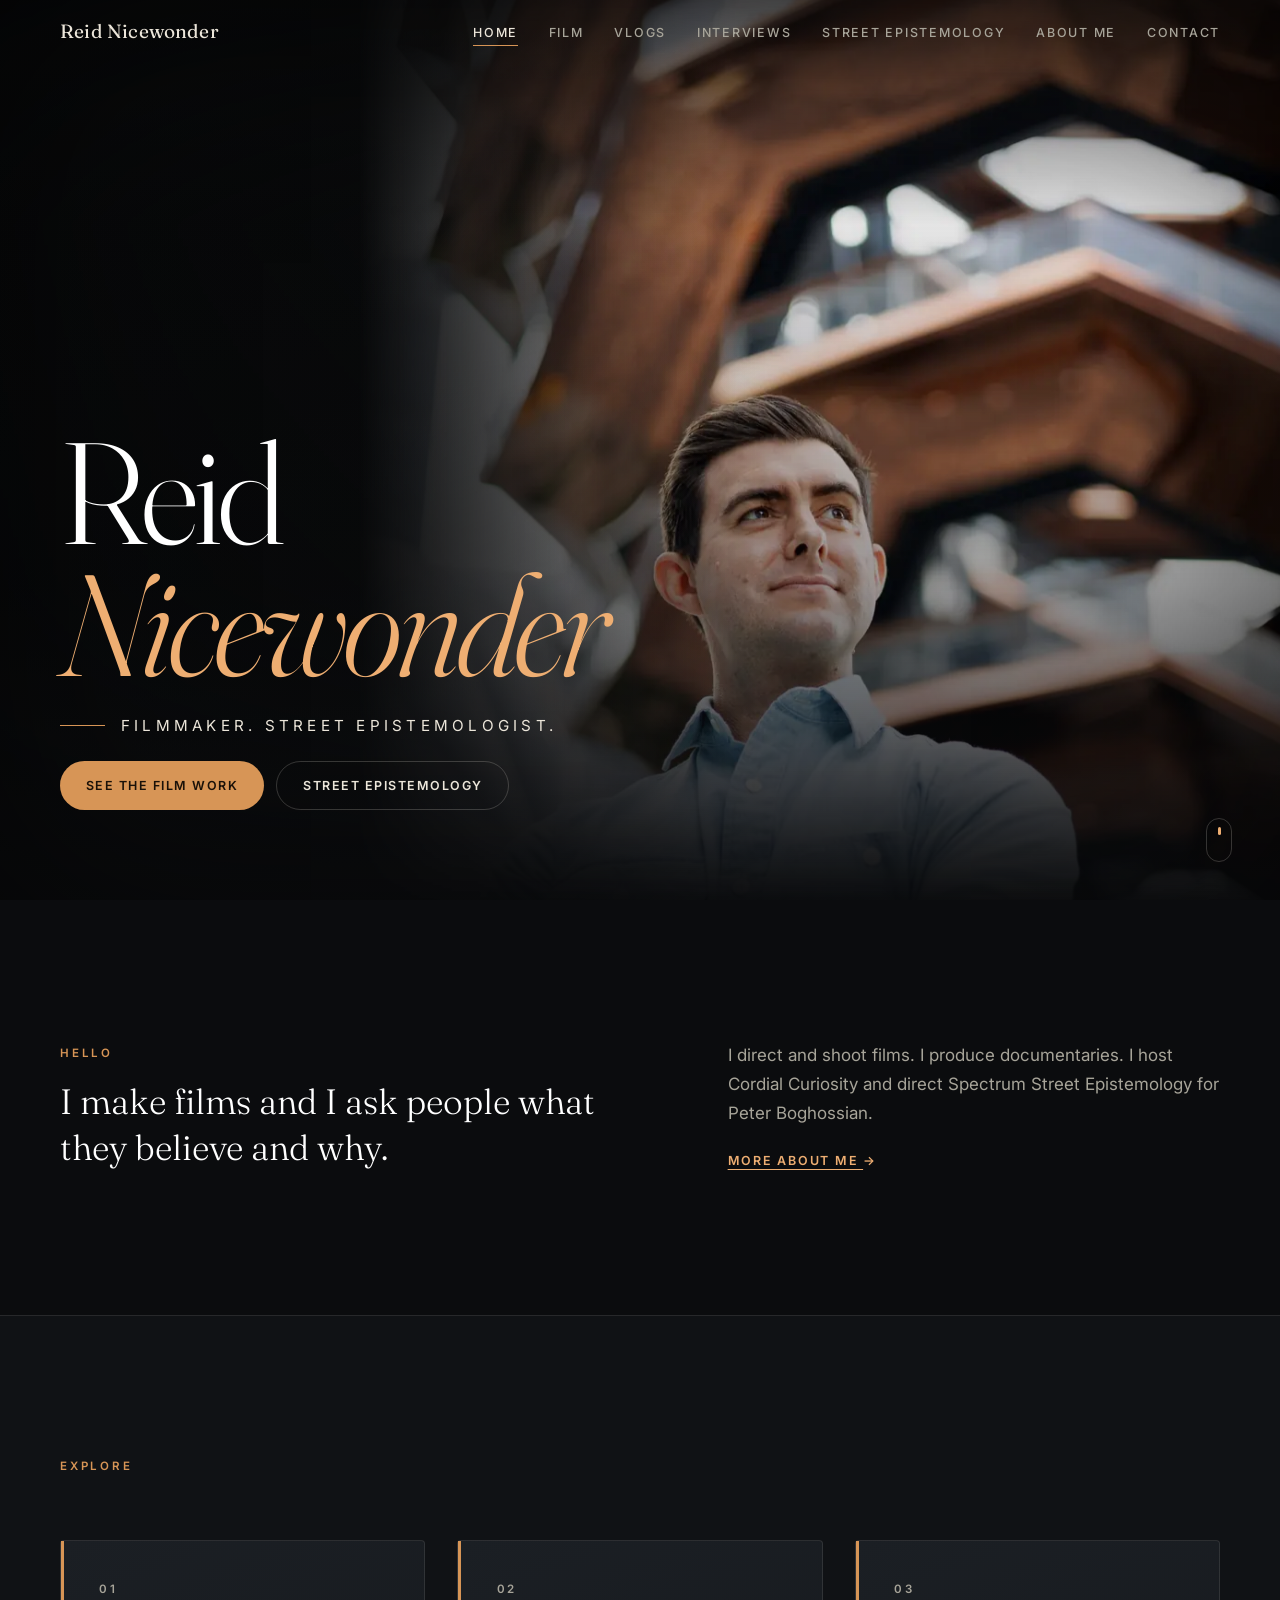
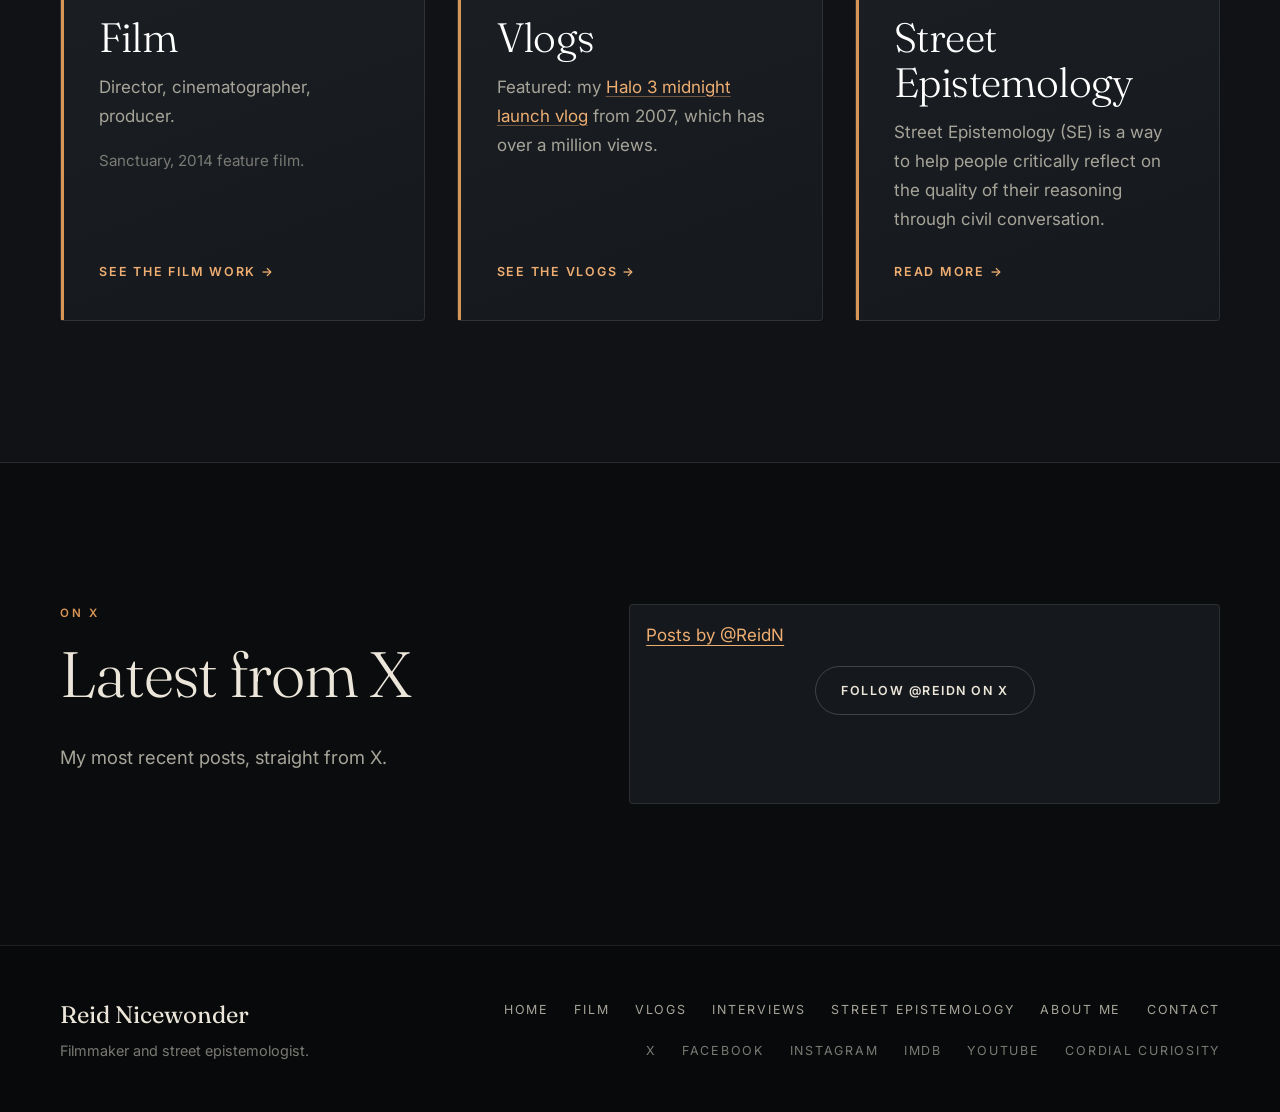
==== index.html @ e44713e6 "Home: remove hero intro line" ====
<!DOCTYPE html>
<html lang="en">
<head>
  <meta charset="utf-8">
  <meta name="viewport" content="width=device-width, initial-scale=1">
  <title>Reid Nicewonder | Filmmaker and Street Epistemologist</title>
  <meta name="description" content="Reid Nicewonder is a filmmaker and street epistemologist. Director of Sanctuary, producer of award-winning documentaries, host of Cordial Curiosity, and Spectrum Street Epistemology director for Peter Boghossian.">
  <meta name="author" content="Reid Nicewonder">
  <meta name="theme-color" content="#0b0c0e">
  <meta name="color-scheme" content="dark">

  <!-- Canonical placeholder: no site URL is set yet. Uncomment and fill in once the final domain is known. -->
  <!-- <link rel="canonical" href="https://YOUR-DOMAIN/index.html"> -->

  <!-- Open Graph / Twitter. Add og:url and make og:image absolute once the final domain is known. -->
  <meta property="og:type" content="website">
  <meta property="og:title" content="Reid Nicewonder | Filmmaker and Street Epistemologist">
  <meta property="og:description" content="Director of Sanctuary, producer of award-winning documentaries, host of Cordial Curiosity, and Spectrum Street Epistemology director for Peter Boghossian.">
  <!-- <meta property="og:url" content="https://YOUR-DOMAIN/index.html"> -->
  <meta property="og:image" content="images/og-image.jpg">
  <meta property="og:image:width" content="1200">
  <meta property="og:image:height" content="630">
  <meta property="og:image:alt" content="Reid Nicewonder in a blue chambray shirt, arms crossed, in front of The Vessel in New York City">
  <meta name="twitter:card" content="summary_large_image">
  <meta name="twitter:title" content="Reid Nicewonder | Filmmaker and Street Epistemologist">
  <meta name="twitter:description" content="Director of Sanctuary, producer of award-winning documentaries, host of Cordial Curiosity.">
  <meta name="twitter:image" content="images/og-image.jpg">

  <link rel="icon" href="favicon.svg" type="image/svg+xml">
  <link rel="icon" href="favicon-32.png" sizes="32x32" type="image/png">
  <link rel="apple-touch-icon" href="apple-touch-icon.png">

  <link rel="preload" as="image" href="images/hero-1000.webp" type="image/webp" media="(max-width: 899px)" fetchpriority="high">
  <link rel="preconnect" href="https://fonts.googleapis.com">
  <link rel="preconnect" href="https://fonts.gstatic.com" crossorigin>
  <link href="https://fonts.googleapis.com/css2?family=Fraunces:ital,opsz,wght@0,9..144,300;0,9..144,400;0,9..144,500;1,9..144,300;1,9..144,400&family=Inter:wght@400;500;600&display=swap" rel="stylesheet">
  <link rel="stylesheet" href="css/styles.css">
  <script>document.documentElement.classList.add("js");</script>

  <script type="application/ld+json">
  {
    "@context": "https://schema.org",
    "@type": "Person",
    "name": "Reid Nicewonder",
    "jobTitle": "Filmmaker and street epistemologist",
    "sameAs": [
      "https://x.com/ReidN",
      "https://www.facebook.com/reidn",
      "https://www.instagram.com/reidn",
      "https://www.imdb.com/name/nm3279500/",
      "https://www.youtube.com/@ReidNicewonder"
    ]
  }
  </script>
</head>
<body>
  <a class="skip-link" href="#main">Skip to content</a>

  <header class="site-header" id="site-header">
    <div class="container nav">
      <a class="brand" href="index.html" aria-label="Reid Nicewonder, home">Reid Nicewonder</a>
      <button class="nav-toggle" type="button" aria-expanded="false" aria-controls="site-nav">
        <span class="nav-toggle-label">Menu</span>
        <span class="nav-toggle-bars" aria-hidden="true"></span>
      </button>
      <nav aria-label="Primary">
        <ul class="nav-links" id="site-nav">
          <li><a class="active" href="index.html" aria-current="page">Home</a></li>
          <li><a href="film.html">Film</a></li>
          <li><a href="vlogs.html">Vlogs</a></li>
          <li><a href="interviews.html">Interviews</a></li>
          <li><a href="street-epistemology.html">Street Epistemology</a></li>
          <li><a href="about.html">About Me</a></li>
          <li><a href="contact.html">Contact</a></li>
        </ul>
      </nav>
    </div>
  </header>

  <main id="main">
  <!-- HERO -->
  <section class="hero" id="top">
    <div class="hero-bg">
      <picture>
        <source type="image/webp" srcset="images/hero-1000.webp 1000w, images/hero-2000.webp 2000w" sizes="(min-width: 900px) 72vw, 100vw">
        <img src="images/hero-1000.jpg" srcset="images/hero-1000.jpg 1000w, images/hero-2000.jpg 2000w" sizes="(min-width: 900px) 72vw, 100vw" alt="Reid Nicewonder in a blue chambray shirt, arms crossed, in front of The Vessel in New York City" width="2000" height="3000" fetchpriority="high" decoding="async">
      </picture>
    </div>
    <div class="container hero-inner">
      <div class="hero-content">
        <h1 class="hero-title"><span>Reid</span> <span>Nicewonder</span></h1>
        <p class="hero-tagline">Filmmaker. Street Epistemologist.</p>
        <div class="hero-actions">
          <a class="btn btn-primary" href="film.html">See the film work</a>
          <a class="btn btn-ghost" href="street-epistemology.html">Street Epistemology</a>
        </div>
      </div>
    </div>
    <a class="scroll-cue" href="#intro" aria-label="Scroll to introduction"><span></span></a>
  </section>

  <!-- INTRO -->
  <section class="section intro" id="intro">
    <div class="container intro-grid">
      <div class="reveal">
        <p class="eyebrow">Hello</p>
        <p class="bio">I make films and I ask people what they believe and why.</p>
      </div>
      <div class="intro-copy reveal">
        <p>I direct and shoot films. I produce documentaries. I host Cordial Curiosity and direct Spectrum Street Epistemology for Peter Boghossian.</p>
        <a class="card-link" href="about.html">More about me <i aria-hidden="true">→</i></a>
      </div>
    </div>
  </section>

  <!-- TEASER CARDS -->
  <section class="section section-alt teasers" aria-labelledby="explore-title">
    <div class="container">
      <header class="section-head reveal">
        <p class="eyebrow">Explore</p>
        <h2 id="explore-title" class="sr-only">Explore the work</h2>
      </header>
      <div class="teaser-grid">
        <article class="teaser reveal">
          <p class="eyebrow">01</p>
          <h3><a class="stretched" href="film.html">Film</a></h3>
          <p>Director, cinematographer, producer.</p>
          <p class="teaser-sub">Sanctuary, 2014 feature film.</p>
          <span class="card-link" aria-hidden="true">See the film work <i>→</i></span>
        </article>
        <article class="teaser reveal">
          <p class="eyebrow">02</p>
          <h3><a class="stretched" href="vlogs.html">Vlogs</a></h3>
          <p>Featured: my <a class="inline-link" href="halo3.html">Halo 3 midnight launch vlog</a> from 2007, which has over a million views.</p>
          <span class="card-link" aria-hidden="true">See the vlogs <i>→</i></span>
        </article>
        <article class="teaser reveal">
          <p class="eyebrow">03</p>
          <h3><a class="stretched" href="street-epistemology.html">Street Epistemology</a></h3>
          <p>Street Epistemology (SE) is a way to help people critically reflect on the quality of their reasoning through civil conversation.</p>
          <span class="card-link" aria-hidden="true">Read more <i>→</i></span>
        </article>
      </div>
    </div>
  </section>

  <!-- LATEST FROM X -->
  <section class="section x-section" aria-labelledby="x-title">
    <div class="container x-grid">
      <header class="section-head reveal">
        <p class="eyebrow">On X</p>
        <h2 id="x-title">Latest from X</h2>
        <p class="section-kicker">My most recent posts, straight from X.</p>
      </header>
      <div class="x-embed reveal">
        <a class="twitter-timeline" data-height="600" data-theme="dark" data-chrome="noheader nofooter transparent" data-tweet-limit="5" href="https://twitter.com/ReidN">Posts by @ReidN</a>
        <p class="x-fallback"><a class="btn btn-ghost" href="https://x.com/ReidN" rel="me noopener">Follow @ReidN on X</a></p>
      </div>
    </div>
  </section>
  </main>

  <footer class="site-footer">
    <div class="container footer-inner">
      <div>
        <div class="footer-brand">Reid Nicewonder</div>
        <p class="footer-note">Filmmaker and street epistemologist.</p>
      </div>
      <nav aria-label="Footer" class="footer-nav">
        <ul class="footer-links">
          <li><a href="index.html">Home</a></li>
          <li><a href="film.html">Film</a></li>
          <li><a href="vlogs.html">Vlogs</a></li>
          <li><a href="interviews.html">Interviews</a></li>
          <li><a href="street-epistemology.html">Street Epistemology</a></li>
          <li><a href="about.html">About Me</a></li>
          <li><a href="contact.html">Contact</a></li>
        </ul>
        <ul class="footer-links footer-social">
          <li><a href="https://x.com/ReidN" rel="me noopener">X</a></li>
          <li><a href="https://www.facebook.com/reidn" rel="me noopener">Facebook</a></li>
          <li><a href="https://www.instagram.com/reidn" rel="me noopener">Instagram</a></li>
          <li><a href="https://www.imdb.com/name/nm3279500/" rel="me noopener">IMDb</a></li>
          <li><a href="https://www.youtube.com/@ReidNicewonder" rel="me noopener">YouTube</a></li>
          <li><a href="https://cordialcuriosity.substack.com/" rel="noopener">Cordial Curiosity</a></li>
        </ul>
      </nav>
    </div>
  </footer>
  <script src="js/main.js" defer></script>
  <script async src="https://platform.twitter.com/widgets.js" charset="utf-8"></script>
</body>
</html>
---- css/styles.css ----
/* Reid Nicewonder — cinematic portfolio */
:root {
  --bg: #0b0c0e;
  --bg-alt: #101215;
  --surface: #15181c;
  --surface-2: #1b1f24;
  --line: rgba(240, 233, 222, 0.1);
  --line-strong: rgba(240, 233, 222, 0.2);
  --text: #ece6da;
  --text-dim: #a7a499;
  --text-faint: #7a7a74;
  --accent: #d79556;
  --accent-bright: #eeae72;
  --accent-ink: #1a1108;
  --font-display: "Fraunces", "Iowan Old Style", "Palatino Linotype", Georgia, serif;
  --font-body: "Inter", system-ui, -apple-system, "Segoe UI", Roboto, sans-serif;
  --max: 1160px;
  --nav-h: 64px;
  --ease: cubic-bezier(0.22, 1, 0.36, 1);
}

*, *::before, *::after { box-sizing: border-box; }
html { scroll-behavior: smooth; scroll-padding-top: calc(var(--nav-h) + 8px); -webkit-text-size-adjust: 100%; }
body {
  margin: 0;
  font-family: var(--font-body);
  font-size: 1.0625rem;
  line-height: 1.7;
  color: var(--text);
  background: var(--bg);
  -webkit-font-smoothing: antialiased;
  text-rendering: optimizeLegibility;
  overflow-x: hidden;
}
img { max-width: 100%; height: auto; display: block; }
a { color: var(--accent-bright); text-decoration-thickness: 1px; text-underline-offset: 4px; transition: color .2s; }
a:hover { color: #fff; }
:focus-visible { outline: 2px solid var(--accent-bright); outline-offset: 3px; border-radius: 3px; }
h1, h2, h3 { font-family: var(--font-display); font-weight: 400; line-height: 1.1; letter-spacing: -0.015em; margin: 0 0 .5em; }
p { margin: 0 0 1.1rem; }
ul, ol { margin: 0; padding: 0; list-style: none; }
::selection { background: var(--accent); color: var(--accent-ink); }

.container { width: min(100% - 2.5rem, var(--max)); margin-inline: auto; }
.sr-only { position: absolute; width: 1px; height: 1px; overflow: hidden; clip: rect(0 0 0 0); white-space: nowrap; }
.skip-link { position: absolute; left: 1rem; top: -4rem; z-index: 200; background: var(--accent); color: var(--accent-ink); padding: .6rem 1rem; border-radius: 6px; font-weight: 600; text-decoration: none; }
.skip-link:focus { top: 1rem; color: var(--accent-ink); }

/* ---------- Nav ---------- */
.site-header { position: fixed; inset: 0 0 auto 0; z-index: 100; height: var(--nav-h); transition: background .3s, backdrop-filter .3s, border-color .3s; border-bottom: 1px solid transparent; }
.site-header.scrolled, .site-header.menu-open { background: rgba(11, 12, 14, .86); -webkit-backdrop-filter: blur(14px); backdrop-filter: blur(14px); border-bottom-color: var(--line); }
.nav { height: 100%; display: flex; align-items: center; justify-content: space-between; gap: 1rem; }
.brand { font-family: var(--font-display); font-size: 1.2rem; letter-spacing: .01em; color: var(--text); text-decoration: none; white-space: nowrap; }
.brand:hover { color: var(--accent-bright); }
.nav-links { display: flex; gap: clamp(1rem, 2.4vw, 2.2rem); }
.nav-links a { position: relative; color: var(--text-dim); text-decoration: none; font-size: .78rem; font-weight: 500; letter-spacing: .14em; text-transform: uppercase; padding: .5rem 0; }
.nav-links a::after { content: ""; position: absolute; left: 0; right: 0; bottom: .15rem; height: 1px; background: var(--accent); transform: scaleX(0); transform-origin: left; transition: transform .35s var(--ease); }
.nav-links a:hover, .nav-links a.active { color: var(--text); }
.nav-links a:hover::after, .nav-links a.active::after { transform: scaleX(1); }
.nav-toggle { display: none; align-items: center; gap: .6rem; background: none; border: 1px solid var(--line-strong); color: var(--text); font: 500 .75rem/1 var(--font-body); letter-spacing: .14em; text-transform: uppercase; padding: .7rem .9rem; border-radius: 999px; cursor: pointer; min-height: 44px; }
.nav-toggle-bars, .nav-toggle-bars::before { display: block; width: 14px; height: 1.5px; background: currentColor; position: relative; transition: transform .3s var(--ease); }
.nav-toggle-bars::before { content: ""; position: absolute; top: 4px; left: 0; }
.nav-toggle[aria-expanded="true"] .nav-toggle-bars { transform: translateY(2px) rotate(45deg); }
.nav-toggle[aria-expanded="true"] .nav-toggle-bars::before { transform: translateY(-4px) rotate(-90deg); top: 4px; }

/* ---------- Hero ---------- */
.hero { position: relative; min-height: 100vh; min-height: 100svh; display: flex; align-items: flex-end; isolation: isolate; overflow: hidden; background: #08090a; }
.hero-bg { position: absolute; inset: 0; z-index: -2; }
.hero-bg img { width: 100%; height: 100%; object-fit: cover; object-position: 50% 30%; animation: heroZoom 2.4s var(--ease) both; }
.hero::before { content: ""; position: absolute; inset: 0; z-index: -1; background:
  linear-gradient(180deg, rgba(8,9,10,.7) 0%, rgba(8,9,10,.15) 28%, rgba(8,9,10,.55) 62%, rgba(11,12,14,.97) 100%),
  linear-gradient(90deg, rgba(8,9,10,.85) 0%, rgba(8,9,10,.35) 55%, rgba(8,9,10,.1) 100%); }
.hero::after { content: ""; position: absolute; inset: 0; z-index: -1; pointer-events: none; box-shadow: inset 0 0 220px rgba(0,0,0,.55); }
.hero-inner { padding-block: calc(var(--nav-h) + 3rem) clamp(4.5rem, 10vh, 7rem); }
.hero-content { max-width: 46rem; }
.hero-title { font-size: clamp(3.2rem, 11.5vw, 9rem); font-weight: 300; line-height: .92; letter-spacing: -0.035em; margin: 0 0 1.4rem; color: #fff; }
.hero-title span { display: block; }
.hero-title span:last-child { font-style: italic; color: var(--accent-bright); font-weight: 300; }
.hero-tagline { font-size: clamp(.8rem, 1.6vw, .95rem); letter-spacing: .28em; text-transform: uppercase; color: var(--text); margin: 0 0 1.4rem; display: flex; align-items: center; gap: 1rem; }
.hero-tagline::before { content: ""; width: 2.8rem; height: 1px; background: var(--accent); flex: none; }
.lede { max-width: 34rem; color: var(--text-dim); font-size: clamp(1rem, 1.5vw, 1.15rem); margin-bottom: 2rem; }
.hero-actions { display: flex; flex-wrap: wrap; gap: .8rem; }
.scroll-cue { position: absolute; right: clamp(1.25rem, 4vw, 3rem); bottom: 2.4rem; width: 26px; height: 44px; border: 1px solid var(--line-strong); border-radius: 14px; display: block; }
.scroll-cue span { position: absolute; left: 50%; top: 8px; width: 3px; height: 8px; margin-left: -1.5px; border-radius: 2px; background: var(--accent-bright); animation: cue 2s var(--ease) infinite; }

@keyframes heroZoom { from { transform: scale(1.08); opacity: .4; } to { transform: scale(1); opacity: 1; } }
@keyframes cue { 0% { transform: translateY(0); opacity: 1; } 70% { transform: translateY(16px); opacity: 0; } 100% { opacity: 0; } }
.hero-content > * { animation: rise 1.1s var(--ease) both; }
.hero-content > :nth-child(1) { animation-delay: .15s; }
.hero-content > :nth-child(2) { animation-delay: .35s; }
.hero-content > :nth-child(3) { animation-delay: .5s; }
.hero-content > :nth-child(4) { animation-delay: .65s; }
@keyframes rise { from { opacity: 0; transform: translateY(26px); } to { opacity: 1; transform: none; } }

@media (min-width: 900px) {
  .hero-bg { left: auto; width: 72%; -webkit-mask-image: linear-gradient(90deg, transparent 0, #000 38%); mask-image: linear-gradient(90deg, transparent 0, #000 38%); }
  .hero-bg img { object-position: 50% 24%; }
  .hero::before { background: linear-gradient(180deg, rgba(8,9,10,.65) 0%, rgba(8,9,10,.05) 25%, rgba(8,9,10,.35) 65%, rgba(11,12,14,.97) 100%), linear-gradient(90deg, rgba(8,9,10,.6) 0%, rgba(8,9,10,0) 60%); }
}

/* ---------- Buttons / tags ---------- */
.btn { display: inline-flex; align-items: center; justify-content: center; min-height: 48px; padding: .8rem 1.6rem; border-radius: 999px; font-size: .78rem; font-weight: 600; letter-spacing: .12em; text-transform: uppercase; text-decoration: none; transition: transform .3s var(--ease), background .25s, color .25s, border-color .25s; }
.btn-primary { background: var(--accent); color: var(--accent-ink); }
.btn-primary:hover { background: var(--accent-bright); color: var(--accent-ink); transform: translateY(-2px); }
.btn-ghost { border: 1px solid var(--line-strong); color: var(--text); }
.btn-ghost:hover { border-color: var(--accent); color: var(--accent-bright); transform: translateY(-2px); }
.tag { display: inline-block; font-size: .68rem; font-weight: 600; letter-spacing: .16em; text-transform: uppercase; color: var(--accent-bright); border: 1px solid rgba(215,149,86,.45); padding: .25rem .65rem; border-radius: 999px; line-height: 1.4; }

/* ---------- Sections ---------- */
.section { padding-block: clamp(5rem, 11vw, 9rem); }
.section-alt { background: var(--bg-alt); border-block: 1px solid var(--line); }
.section-head { max-width: 46rem; margin-bottom: clamp(2.5rem, 5vw, 4rem); }
.eyebrow { font-size: .72rem; font-weight: 600; letter-spacing: .24em; text-transform: uppercase; color: var(--accent); margin: 0 0 1rem; }
.section-head h1, .section-head h2, .about-copy h2, .contact h2 { font-size: clamp(2.2rem, 5.5vw, 4rem); font-weight: 300; }
.section-kicker { font-size: 1.15rem; color: var(--text-dim); max-width: 38rem; margin: 0; }

/* ---------- Film ---------- */
.film-lead { display: grid; grid-template-columns: 1fr 1.15fr; gap: clamp(2rem, 5vw, 5rem); align-items: stretch; margin-bottom: clamp(4rem, 8vw, 7rem); }
.lead-credit { position: relative; padding: clamp(1.8rem, 4vw, 3rem); border: 1px solid var(--line); border-radius: 4px; background: linear-gradient(160deg, var(--surface-2), var(--surface)); display: flex; flex-direction: column; align-items: flex-start; }
.lead-credit::before { content: ""; position: absolute; left: 0; top: 0; width: 3px; height: 100%; background: var(--accent); }
.lead-credit h3 { font-size: clamp(2.6rem, 6vw, 4.6rem); font-weight: 300; font-style: italic; margin: 1.2rem 0 .4rem; color: #fff; }
.lead-year { font-size: .8rem; letter-spacing: .18em; text-transform: uppercase; color: var(--text-dim); margin-bottom: .3rem; }
.lead-credit p:not(.lead-year) { font-size: 1.15rem; margin-bottom: 2rem; }
.lead-credit .btn { margin-top: auto; }
.credit-list { border-top: 1px solid var(--line-strong); align-self: center; width: 100%; }
.credit-list li { display: flex; align-items: center; justify-content: space-between; gap: 1rem; padding: 1.15rem 0; border-bottom: 1px solid var(--line); transition: padding .35s var(--ease), background .35s; }
.credit-list li:hover { padding-left: .8rem; }
.credit-title { font-family: var(--font-display); font-size: clamp(1.2rem, 2.4vw, 1.6rem); line-height: 1.25; }
.credit-note { display: block; font-family: var(--font-body); font-size: .85rem; color: var(--text-faint); margin-top: .15rem; }
.role { flex: none; font-size: .68rem; font-weight: 600; letter-spacing: .16em; text-transform: uppercase; color: var(--accent-bright); background: rgba(215,149,86,.1); border: 1px solid rgba(215,149,86,.4); padding: .4rem .8rem; border-radius: 999px; white-space: nowrap; }

/* Award */
.award { position: relative; display: grid; grid-template-columns: minmax(0, 440px) 1fr; gap: clamp(2rem, 6vw, 6rem); align-items: center; padding: clamp(1.5rem, 4vw, 3.5rem); margin-bottom: clamp(5rem, 9vw, 8rem); border: 1px solid var(--line); border-radius: 4px; background: radial-gradient(120% 90% at 100% 0%, rgba(215,149,86,.13), transparent 60%), var(--surface); overflow: hidden; }
.award-photo { margin: 0; position: relative; }
.award-photo::after { content: ""; position: absolute; inset: 0; border: 1px solid var(--line-strong); pointer-events: none; }
.award-photo img { width: 100%; aspect-ratio: 3 / 4; object-fit: cover; object-position: 50% 30%; }
.award-copy h3 { font-size: clamp(2.2rem, 5vw, 3.8rem); font-weight: 300; margin-bottom: 1rem; }
.award-desc { color: var(--text-dim); font-size: 1.15rem; max-width: 30rem; margin-bottom: 2rem; }
.award-list li { display: flex; gap: .9rem; align-items: baseline; padding: 1rem 0; border-top: 1px solid var(--line); font-family: var(--font-display); font-size: clamp(1.1rem, 2vw, 1.35rem); line-height: 1.35; }
.award-list li:last-child { border-bottom: 1px solid var(--line); }
.award-mark { flex: none; width: .55rem; height: .55rem; background: var(--accent); transform: rotate(45deg) translateY(-.1rem); }

/* Viral */
.viral-head { margin-bottom: 2.5rem; }
.viral-grid { display: grid; grid-template-columns: 1.55fr 1fr; gap: clamp(1rem, 2.5vw, 2rem); align-items: stretch; }
.halo, .xcard { position: relative; border: 1px solid var(--line); border-radius: 4px; background: var(--surface); overflow: hidden; transition: border-color .3s, transform .5s var(--ease); }
.halo:hover, .xcard:hover { border-color: rgba(215,149,86,.55); transform: translateY(-4px); }
.halo-media { position: relative; display: block; overflow: hidden; }
.halo-media img { width: 100%; aspect-ratio: 16 / 9; object-fit: cover; transition: transform 1.2s var(--ease), filter .5s; filter: saturate(.95) brightness(.85); }
.halo:hover .halo-media img { transform: scale(1.04); filter: saturate(1.05) brightness(1); }
.halo-media::after { content: ""; position: absolute; inset: 0; background: linear-gradient(180deg, transparent 55%, rgba(21,24,28,.9)); }
.play { position: absolute; z-index: 1; left: 50%; top: 50%; width: 76px; height: 76px; margin: -38px 0 0 -38px; display: grid; place-items: center; border-radius: 50%; background: var(--accent); color: var(--accent-ink); box-shadow: 0 0 0 10px rgba(215,149,86,.2); transition: transform .4s var(--ease); }
.play svg { width: 30px; height: 30px; margin-left: 3px; }
.halo:hover .play { transform: scale(1.1); }
.halo-body, .xcard { padding: clamp(1.4rem, 3vw, 2.2rem); }
.halo-body { padding-top: 0; position: relative; z-index: 1; margin-top: -.5rem; }
.card-meta { display: flex; flex-wrap: wrap; align-items: center; gap: .8rem; font-size: .85rem; color: var(--text-dim); margin-bottom: 1rem; }
.halo h3, .xcard h3 { font-size: clamp(1.6rem, 3vw, 2.3rem); font-weight: 400; }
.halo h3 a, .xcard h3 a { color: #fff; text-decoration: none; }
.stretched::after { content: ""; position: absolute; inset: 0; z-index: 2; }
.stretched:focus-visible { outline: none; }
.stretched:focus-visible::after { outline: 2px solid var(--accent-bright); outline-offset: -4px; }
.stats { display: flex; flex-wrap: wrap; gap: 1.2rem clamp(1.4rem, 4vw, 3rem); margin: 1.6rem 0 .6rem; padding-top: 1.4rem; border-top: 1px solid var(--line); }
.stats li { display: flex; flex-direction: column; }
.stats strong { font-family: var(--font-display); font-weight: 300; font-size: clamp(2.4rem, 5vw, 3.8rem); line-height: 1; letter-spacing: -0.03em; color: var(--accent-bright); font-variant-numeric: lining-nums; }
.stats span { font-size: .7rem; letter-spacing: .18em; text-transform: uppercase; color: var(--text-dim); margin-top: .5rem; }
.stats-x { display: grid; grid-template-columns: 1fr 1fr; }
.stats-x strong { font-size: clamp(2rem, 3.4vw, 2.7rem); }
.fine { font-size: .8rem; color: var(--text-faint); margin-bottom: 1.4rem; }
.reply { font-family: var(--font-display); font-style: italic; font-size: 1.15rem; color: var(--text-dim); border-left: 2px solid var(--accent); padding-left: 1rem; margin: 1.4rem 0; }
.card-link { display: inline-block; font-size: .78rem; font-weight: 600; letter-spacing: .14em; text-transform: uppercase; color: var(--accent-bright); }
.card-link i { font-style: normal; display: inline-block; transition: transform .3s var(--ease); }
.halo:hover .card-link i, .xcard:hover .card-link i { transform: translateX(6px); }
.tag-x { color: var(--text); border-color: var(--line-strong); }

/* ---------- SE ---------- */
.se-grid { display: grid; grid-template-columns: 1.3fr 1fr; gap: clamp(2rem, 6vw, 6rem); align-items: start; }
.se-timeline { position: relative; padding-left: 0; }
.se-timeline::before { content: ""; position: absolute; left: 4.5rem; top: .6rem; bottom: .6rem; width: 1px; background: linear-gradient(var(--accent), rgba(215,149,86,.1)); }
.se-timeline li { position: relative; display: grid; grid-template-columns: 4.5rem 1fr; gap: 0 2.2rem; padding-bottom: 2.4rem; }
.se-timeline li:last-child { padding-bottom: 0; }
.se-timeline li::before { content: ""; position: absolute; left: calc(4.5rem - 4.5px); top: .75rem; width: 9px; height: 9px; border-radius: 50%; background: var(--bg-alt); border: 2px solid var(--accent); }
.se-timeline .yr { font-family: var(--font-display); font-size: 1.9rem; font-weight: 300; line-height: 1.2; color: var(--accent-bright); }
.se-timeline .yr-since { font-style: italic; font-size: 1.5rem; padding-top: .25rem; }
.se-timeline p { margin: 0; padding-top: .35rem; font-size: 1.1rem; color: var(--text); }
.placeholder-box { border: 1px dashed var(--line-strong); border-radius: 4px; padding: 1.6rem 1.8rem; margin-bottom: 1.5rem; }
.placeholder-box h3 { font-size: 1.6rem; margin-bottom: .4rem; }
.placeholder-box p { margin: 0; color: var(--text-dim); }
.watch { color: var(--text-dim); }
.pullquote { position: relative; margin: clamp(4rem, 8vw, 6rem) 0 0; padding: clamp(2rem, 5vw, 3.5rem) 0 0; border-top: 1px solid var(--line-strong); max-width: 54rem; }
.pullquote::before { content: "\201C"; position: absolute; top: .4rem; left: -.05em; font-family: var(--font-display); font-size: 6rem; line-height: 1; color: var(--accent); opacity: .5; }
.pullquote p { font-family: var(--font-display); font-weight: 300; font-size: clamp(1.4rem, 3vw, 2.2rem); line-height: 1.4; color: #fff; margin: 1.8rem 0 1.4rem; }
.pullquote footer { font-size: .92rem; color: var(--text-dim); }

/* ---------- About ---------- */
.about-grid { display: grid; grid-template-columns: minmax(0, 460px) 1fr; gap: clamp(2.5rem, 7vw, 7rem); align-items: center; }
.about-photo { margin: 0; position: relative; }
.about-photo::before { content: ""; position: absolute; inset: 1.2rem -1.2rem -1.2rem 1.2rem; border: 1px solid rgba(215,149,86,.5); z-index: 0; }
.about-photo img { position: relative; z-index: 1; width: 100%; aspect-ratio: 3 / 4; object-fit: cover; object-position: 50% 25%; }
.bio { font-family: var(--font-display); font-weight: 300; font-size: clamp(1.5rem, 3vw, 2.2rem); line-height: 1.3; color: #fff; margin: 1rem 0 1.8rem; }
.about-copy p:not(.bio):not(.eyebrow) { color: var(--text-dim); max-width: 34rem; }

/* ---------- Places ---------- */
.places-head { margin-inline: auto; text-align: center; }
.places-head .section-kicker { margin-inline: auto; }
.places { position: relative; max-width: 60rem; margin-inline: auto; }
.places::before { content: ""; position: absolute; left: 50%; top: 0; bottom: 0; width: 1px; background: linear-gradient(transparent, var(--line-strong) 4%, var(--line-strong) 96%, transparent); }
.places li { position: relative; display: grid; grid-template-columns: 1fr 1fr; gap: 0 4rem; padding-block: 1.1rem; }
.places li::before { content: ""; position: absolute; left: 50%; top: 2.2rem; width: 11px; height: 11px; margin: -5.5px 0 0 -5.5px; border-radius: 50%; background: var(--bg-alt); border: 2px solid var(--accent); z-index: 1; }
.year { grid-column: 1; grid-row: 1; text-align: right; font-family: var(--font-display); font-weight: 300; font-size: clamp(2rem, 4.5vw, 3rem); line-height: 1.1; letter-spacing: -0.02em; color: var(--accent-bright); font-variant-numeric: lining-nums; }
.where { grid-column: 2; grid-row: 1; display: flex; flex-wrap: wrap; gap: .5rem; align-content: flex-start; padding-top: .45rem; }
.places li:nth-child(even) .year { grid-column: 2; text-align: left; }
.places li:nth-child(even) .where { grid-column: 1; justify-content: flex-end; }
.chip { display: inline-block; font-size: .95rem; line-height: 1.3; padding: .5rem 1rem; border: 1px solid var(--line-strong); border-radius: 999px; background: var(--surface); color: var(--text); }
.chip small { font-size: .7rem; letter-spacing: .12em; text-transform: uppercase; color: var(--text-dim); margin-left: .4rem; }
.places-section .places li::before { background: var(--bg); }
.places-now .year { color: #fff; }
.places-now::before { background: var(--accent); box-shadow: 0 0 0 6px rgba(215,149,86,.22); }
.places-now .chip:first-child { border-color: var(--accent); background: rgba(215,149,86,.12); }
.places-now .chip:first-child small { color: var(--accent-bright); }

/* ---------- Contact ---------- */
.contact { text-align: center; background: radial-gradient(70% 100% at 50% 100%, rgba(215,149,86,.1), transparent 70%), var(--bg); }
.socials { display: flex; flex-wrap: wrap; justify-content: center; gap: .8rem; margin-top: 2.2rem; }
.socials a { display: inline-flex; align-items: center; gap: .7rem; min-height: 52px; padding: .6rem 1.3rem; border: 1px solid var(--line-strong); border-radius: 999px; color: var(--text); text-decoration: none; font-weight: 500; transition: border-color .25s, background .25s, transform .3s var(--ease); }
.socials a:hover { border-color: var(--accent); background: rgba(215,149,86,.1); transform: translateY(-2px); color: #fff; }
.socials svg { width: 20px; height: 20px; color: var(--accent-bright); flex: none; }
.socials small { color: var(--text-dim); font-size: .8rem; margin-left: .3rem; }

/* ---------- Footer ---------- */
.site-footer { border-top: 1px solid var(--line); padding: 3rem 0; background: #08090a; }
.footer-inner { display: flex; flex-wrap: wrap; align-items: center; justify-content: space-between; gap: 1.5rem 3rem; }
.footer-brand { font-family: var(--font-display); font-size: 1.5rem; }
.footer-note { margin: .2rem 0 0; color: var(--text-faint); font-size: .9rem; }
.footer-links { display: flex; flex-wrap: wrap; gap: .4rem 1.6rem; }
.footer-links a { color: var(--text-dim); text-decoration: none; font-size: .78rem; letter-spacing: .14em; text-transform: uppercase; }
.footer-links a:hover { color: var(--accent-bright); }

/* ---------- Reveal ---------- */
.js .reveal { opacity: 0; transform: translateY(28px); transition: opacity .9s var(--ease), transform .9s var(--ease); }
.js .reveal.in { opacity: 1; transform: none; }

/* ---------- Responsive ---------- */
@media (max-width: 960px) {
  .film-lead, .se-grid, .viral-grid { grid-template-columns: 1fr; }
  .award { grid-template-columns: 1fr; }
  .award-photo { max-width: 420px; }
  .about-grid { grid-template-columns: 1fr; }
  .about-photo { max-width: 420px; margin-right: 1.2rem; }
}
@media (max-width: 800px) {
  .nav-toggle { display: inline-flex; }
  .site-header nav { position: absolute; top: var(--nav-h); left: 0; right: 0; background: rgba(11,12,14,.97); border-bottom: 1px solid var(--line); display: none; }
  .site-header.menu-open nav { display: block; }
  .nav-links { flex-direction: column; gap: 0; padding: .5rem 1.25rem 1.25rem; }
  .nav-links a { display: block; padding: 1rem 0; font-size: .85rem; border-bottom: 1px solid var(--line); }
  .nav-links a::after { display: none; }
  .places::before { left: 7px; }
  .places li, .places li:nth-child(even) { grid-template-columns: 1fr; padding: 0 0 1.8rem 2.2rem; gap: .6rem; }
  .places li::before { left: 7px; top: .85rem; }
  .year, .places li:nth-child(even) .year { grid-column: 1; grid-row: 1; text-align: left; }
  .where, .places li:nth-child(even) .where { grid-column: 1; grid-row: 2; justify-content: flex-start; padding-top: 0; }
  .places-head { text-align: left; }
  .scroll-cue { display: none; }
}
@media (max-width: 560px) {
  .container { width: min(100% - 2rem, var(--max)); }
  .hero-title { font-size: clamp(3rem, 17vw, 4.4rem); }
  .hero-tagline { letter-spacing: .18em; }
  .credit-list li { flex-wrap: wrap; gap: .5rem; }
  .se-timeline::before { left: 3.4rem; }
  .se-timeline li { grid-template-columns: 3.4rem 1fr; gap: 0 1.5rem; }
  .se-timeline li::before { left: calc(3.4rem - 4.5px); }
  .se-timeline .yr { font-size: 1.5rem; }
  .stats { gap: 1.2rem 1.6rem; }
  .play { width: 60px; height: 60px; margin: -30px 0 0 -30px; }
  .socials a { padding-inline: 1rem; }
}

@media (prefers-reduced-motion: reduce) {
  html { scroll-behavior: auto; }
  *, *::before, *::after { animation: none !important; transition: none !important; }
  .js .reveal { opacity: 1; transform: none; }
}

.credit-groups { display: grid; gap: 1.6rem; width: 100%; }
.credit-group h4 { font-family: var(--font-body); font-size: .78rem; letter-spacing: .16em; text-transform: uppercase; color: var(--accent); margin: 0 0 .2rem; }
.credit-group .credit-list li { padding: .8rem 0; }
@media (min-width: 700px) { .credit-groups { grid-template-columns: 1fr 1fr; gap: 1.6rem 2.4rem; } }

/* ---------- Multi-page additions ---------- */
.page-hero { padding-top: calc(var(--nav-h) + clamp(3rem, 7vw, 5.5rem)); padding-bottom: 0; }
.page-head { margin-bottom: clamp(2rem, 4vw, 3rem); }
.page-head h1 { font-size: clamp(2.4rem, 6.5vw, 4.8rem); font-weight: 300; line-height: 1.02; letter-spacing: -0.02em; margin: 0 0 .5em; color: #fff; }
.section-flush-top { padding-top: clamp(1.5rem, 3vw, 2.5rem); }
.section-alt.section-flush-top { margin-top: clamp(2rem, 4vw, 3rem); padding-top: clamp(3rem, 6vw, 5rem); }
.nav-links a[aria-current="page"] { color: var(--text); }
.lead-credit h2 { font-size: clamp(2.6rem, 6vw, 4.6rem); font-weight: 300; font-style: italic; margin: 1.2rem 0 .4rem; color: #fff; }
.credit-group h3 { font-family: var(--font-body); font-size: .78rem; letter-spacing: .16em; text-transform: uppercase; color: var(--accent); margin: 0 0 .2rem; font-weight: 600; }
.award-copy h2 { font-size: clamp(2.2rem, 5vw, 3.8rem); font-weight: 300; margin-bottom: 1rem; }
.award-link { margin-top: 1.6rem; }
.halo h2 { font-size: clamp(1.6rem, 3vw, 2.3rem); font-weight: 400; }
.halo h2 a { color: #fff; text-decoration: none; }
.halo-feature { display: grid; grid-template-columns: 1.4fr 1fr; align-items: stretch; margin-bottom: clamp(2rem, 4vw, 3rem); }
.halo-feature .halo-media { height: 100%; }
.halo-feature .halo-media img { height: 100%; }
.halo-feature .halo-body { padding: clamp(1.4rem, 3vw, 2.4rem); margin-top: 0; align-self: center; }
.x-note { max-width: 46rem; padding: 1.2rem 1.4rem; border: 1px solid var(--line); border-left: 2px solid var(--accent); border-radius: 4px; background: var(--surface); }
.x-note .card-meta { margin-bottom: .5rem; }
.x-note h2 { font-size: 1.25rem; font-weight: 400; margin-bottom: .5rem; }
.x-note h2 a { color: #fff; text-decoration: none; }
.x-note h2 a:hover { color: var(--accent-bright); }
.x-note p { font-size: .98rem; color: var(--text-dim); margin-bottom: .6rem; }
.x-note .x-note-stats { font-size: .85rem; color: var(--text-faint); }
.x-note .reply { font-size: 1.05rem; margin: .9rem 0; }
.sub-head { font-size: clamp(1.6rem, 3.4vw, 2.4rem); font-weight: 300; margin-bottom: 2rem; }
.lead-credit .watch-title { font-family: var(--font-body); font-size: .72rem; font-weight: 600; font-style: normal; letter-spacing: .18em; text-transform: uppercase; color: var(--text-dim); margin: 0 0 .9rem; }
.about-copy .bio { margin-top: 0; }
.about-copy p:not(.bio) { color: var(--text-dim); max-width: 36rem; }
.about-copy p em { color: var(--text); }
.about-timeline { max-width: 46rem; }
.about-timeline::before { background: linear-gradient(var(--accent), rgba(215,149,86,.1)); }
.about-timeline li::before { background: var(--bg-alt); }
.section-head h2, .section-kicker { text-wrap: balance; }
/* Home */
.intro-grid { display: grid; grid-template-columns: 1.2fr 1fr; gap: clamp(2rem, 6vw, 6rem); align-items: center; }
.intro .bio { margin: 0; }
.intro-copy p { color: var(--text-dim); max-width: 32rem; }
.teaser-grid { display: grid; grid-template-columns: repeat(3, 1fr); gap: clamp(1rem, 2.5vw, 2rem); }
.teaser { position: relative; display: flex; flex-direction: column; padding: clamp(1.6rem, 3vw, 2.4rem); border: 1px solid var(--line); border-radius: 4px; background: linear-gradient(160deg, var(--surface-2), var(--surface)); transition: border-color .3s, transform .5s var(--ease); }
.teaser::before { content: ""; position: absolute; left: 0; top: 0; width: 3px; height: 100%; background: var(--accent); }
.teaser:hover { border-color: rgba(215,149,86,.55); transform: translateY(-4px); }
.teaser h3 { font-size: clamp(1.9rem, 3.2vw, 2.6rem); font-weight: 300; margin-bottom: .8rem; }
.teaser h3 a { color: #fff; text-decoration: none; }
.teaser p { color: var(--text-dim); }
.teaser .teaser-sub { color: var(--text-faint); font-size: .95rem; }
.teaser .card-link { margin-top: auto; padding-top: .6rem; }
.teaser:hover .card-link i { transform: translateX(6px); }
.x-grid { display: grid; grid-template-columns: 1fr 1.2fr; gap: clamp(2rem, 6vw, 6rem); align-items: start; }
.x-embed { min-width: 0; min-height: 200px; border: 1px solid var(--line); border-radius: 4px; padding: 1rem; background: var(--surface); }
.x-fallback { margin: 1rem 0 0; text-align: center; }
.x-section .section-head { margin-bottom: 0; }
/* Contact */
.contact-mail { margin: 0 0 3rem; }
.contact-mail .btn { gap: .7rem; text-transform: none; letter-spacing: .02em; font-size: 1.05rem; padding-inline: 2rem; }
.contact-mail svg { width: 22px; height: 22px; flex: none; }
.contact h2 { font-size: clamp(1.6rem, 3.4vw, 2.4rem); }
.contact .page-head { margin-inline: auto; }
.contact-page-head { text-align: center; }
.footer-nav { display: grid; gap: .8rem; }
@media (min-width: 801px) { .footer-nav { justify-items: end; } .footer-links { justify-content: flex-end; } }
.footer-social a { color: var(--text-faint); }
@media (max-width: 960px) {
  .halo-feature, .intro-grid, .x-grid { grid-template-columns: 1fr; }
  .teaser-grid { grid-template-columns: 1fr; }
}

/* ---------- Places map (Leaflet) ---------- */
.places-map { max-width: var(--max); margin-inline: auto; }
.pm-filter { display: flex; flex-wrap: wrap; justify-content: center; gap: .5rem; margin-bottom: 1rem; }
.pm-year { font: 500 .9rem/1 var(--font-body); font-variant-numeric: lining-nums; color: var(--text-dim); background: var(--surface); border: 1px solid var(--line-strong); border-radius: 999px; padding: .6rem 1rem; min-height: 40px; cursor: pointer; transition: border-color .2s, color .2s, background .2s; }
.pm-year:hover { color: var(--text); border-color: var(--accent); }
.pm-year[aria-pressed="true"] { background: var(--accent); border-color: var(--accent); color: var(--accent-ink); }
.pm-status { margin: 0 0 .8rem; min-height: 1.5em; text-align: center; color: var(--text-dim); font-size: .9rem; }
.pm-map { height: 520px; width: 100%; border: 1px solid var(--line-strong); border-radius: 10px; overflow: hidden; background: #0e0f12; position: relative; z-index: 0; }
.pm-map:focus-visible { outline: 2px solid var(--accent-bright); outline-offset: 3px; }
.pm-hint { margin: .6rem 0 0; text-align: right; color: var(--text-faint); font-size: .8rem; }
.pm-map .leaflet-container, .pm-map.leaflet-container { font-family: var(--font-body); background: #0e0f12; }
.pm-pin { background: none; border: 0; }
.pm-pin span { display: block; width: 22px; height: 22px; box-sizing: border-box; border-radius: 50%; background: var(--accent); border: 2px solid var(--accent-bright); box-shadow: 0 0 0 5px rgba(215,149,86,.25), 0 2px 6px rgba(0,0,0,.6); transition: transform .2s var(--ease), box-shadow .2s; }
.pm-pin:hover span, .pm-pin.is-active span { transform: scale(1.25); background: var(--accent-bright); box-shadow: 0 0 0 7px rgba(238,174,114,.3), 0 2px 8px rgba(0,0,0,.6); }
.pm-pin:focus { outline: none; }
.pm-pin:focus-visible span { outline: 2px solid #fff; outline-offset: 3px; }
.leaflet-popup-content-wrapper { background: var(--surface-2); color: var(--text); border: 1px solid var(--line-strong); border-radius: 8px; box-shadow: 0 8px 24px rgba(0,0,0,.5); }
.leaflet-popup-tip { background: var(--surface-2); }
.leaflet-container a.leaflet-popup-close-button { color: var(--text-dim); }
.leaflet-popup-content { margin: .9rem 1.1rem; line-height: 1.4; }
.pm-popup strong { display: block; font-family: var(--font-display); font-weight: 400; font-size: 1.15rem; color: #fff; }
.pm-popup .pm-sub { display: block; color: var(--text-dim); font-size: .8rem; }
.pm-popup .pm-years { display: block; margin-top: .3rem; color: var(--accent-bright); font-variant-numeric: lining-nums; font-size: .95rem; }
.leaflet-control-attribution { background: rgba(11,12,14,.75) !important; color: var(--text-dim) !important; font-size: .7rem; }
.leaflet-control-attribution a { color: var(--accent-bright) !important; }
.leaflet-bar a { background: var(--surface-2); color: var(--text); border-bottom-color: var(--line-strong); }
.leaflet-bar a:hover, .leaflet-bar a:focus { background: var(--surface); color: var(--accent-bright); }

.pm-list { list-style: none; margin: 1.4rem 0 0; padding: 0; display: grid; grid-template-columns: repeat(auto-fill, minmax(15rem, 1fr)); gap: .5rem; }
.pm-list li[hidden] { display: none; }
.pm-item { width: 100%; display: flex; flex-direction: column; align-items: flex-start; gap: .15rem; text-align: left; font: inherit; color: var(--text); background: var(--surface); border: 1px solid var(--line); border-radius: 8px; padding: .65rem .9rem; min-height: 48px; cursor: pointer; transition: border-color .2s, background .2s; }
.pm-item:hover { border-color: var(--accent); }
.pm-item.is-active { border-color: var(--accent); background: rgba(215,149,86,.12); }
.pm-item-name { font-size: .95rem; }
.pm-item-years { font-size: .8rem; color: var(--accent-bright); font-variant-numeric: lining-nums; }
.pm-plain { list-style: none; margin: 0; padding: 0; display: grid; gap: .5rem; max-width: 40rem; margin-inline: auto; }
.pm-plain li { padding: .6rem 1rem; border: 1px solid var(--line); border-radius: 8px; background: var(--surface); }
.pm-plain span { color: var(--accent-bright); margin-left: .4rem; }
.pm-plain small { color: var(--text-dim); }
@media (max-width: 800px) { .pm-map { height: 380px; } .pm-hint { text-align: left; } .pm-filter { justify-content: flex-start; } .pm-list { grid-template-columns: 1fr 1fr; } }
@media (max-width: 480px) { .pm-list { grid-template-columns: 1fr; } }

/* Film: Sanctuary poster + where to watch */
.film-lead { grid-template-columns: 1.3fr 1fr; }
.lead-credit { display: grid; grid-template-columns: minmax(150px, 200px) 1fr; gap: clamp(1.4rem, 3vw, 2.4rem); align-items: start; }
.lead-poster { margin: 0; position: relative; }
.lead-poster::after { content: ""; position: absolute; inset: 0; border: 1px solid var(--line-strong); pointer-events: none; }
.lead-poster img { display: block; width: 100%; height: auto; aspect-ratio: 922 / 1400; object-fit: cover; box-shadow: 0 18px 40px rgba(0,0,0,.45); }
.lead-copy { display: flex; flex-direction: column; align-items: flex-start; min-width: 0; }
.lead-copy .btn { margin-top: 0; }
.watch { margin-top: 2rem; padding-top: 1.4rem; border-top: 1px solid var(--line); width: 100%; }
.lead-credit .watch-title { font-family: var(--font-body); font-size: .72rem; font-weight: 600; font-style: normal; letter-spacing: .18em; text-transform: uppercase; color: var(--text-dim); margin: 0 0 .9rem; }
.watch-list { list-style: none; margin: 0; padding: 0; display: flex; flex-wrap: wrap; gap: .6rem; }
.watch-btn { display: inline-flex; align-items: center; gap: .6rem; min-height: 44px; padding: .55rem 1.15rem; border: 1px solid var(--line-strong); border-radius: 999px; background: var(--surface); color: var(--text); font-size: .85rem; font-weight: 500; text-decoration: none; transition: transform .3s var(--ease), border-color .25s, color .25s, background .25s; }
.watch-btn img { display: block; height: 20px; width: auto; flex: none; }
.watch-btn img.logo-wide { height: 18px; }
.watch-btn:hover, .watch-btn:focus-visible { border-color: var(--accent); background: var(--surface-2); color: var(--accent-bright); transform: translateY(-2px); }
@media (max-width: 900px) {
  .film-lead { grid-template-columns: 1fr; }
}
@media (max-width: 560px) {
  .lead-credit { grid-template-columns: 1fr; }
  .lead-poster { max-width: 240px; }
}

/* Vlogs list + Halo 3 page */
.inline-link { position: relative; z-index: 3; color: var(--accent-bright); text-decoration: underline; text-decoration-color: rgba(238,174,114,.4); text-underline-offset: 3px; }
.inline-link:hover { text-decoration-color: currentColor; }
.vlog-grid { display: grid; grid-template-columns: repeat(auto-fill, minmax(min(100%, 19rem), 1fr)); gap: clamp(1rem, 2.5vw, 2rem); }
.vlog-card { display: flex; flex-direction: column; }
.vlog-card .halo-media img { height: auto; }
.vlog-dur { position: absolute; z-index: 1; right: .6rem; bottom: .6rem; padding: .15rem .45rem; border-radius: 3px; background: rgba(11,12,14,.82); color: var(--text); font-size: .75rem; font-weight: 500; font-variant-numeric: lining-nums; }
.vlog-body { position: relative; z-index: 1; padding: 1.1rem 1.3rem 1.4rem; display: flex; flex-direction: column; flex: 1; }
.vlog-body .card-meta { margin-bottom: .5rem; }
.vlog-body h3 { font-size: 1.3rem; font-weight: 400; line-height: 1.25; margin-bottom: .6rem; }
.vlog-body h3 a { color: #fff; text-decoration: none; }
.vlog-body p { font-size: .95rem; color: var(--text-dim); margin-bottom: 1rem; }
.vlog-body .card-link { margin-top: auto; }
.vlog-card:hover .card-link i { transform: translateX(6px); }
.vlog-more { margin-top: 2rem; text-align: center; }
.vlog-more a, .video-alt a { color: var(--accent-bright); }
.video-frame { position: relative; width: 100%; max-width: 1000px; margin-inline: auto; aspect-ratio: 16 / 9; border: 1px solid var(--line-strong); border-radius: 4px; overflow: hidden; background: #000; box-shadow: 0 18px 50px rgba(0,0,0,.5); }
.video-frame iframe { position: absolute; inset: 0; width: 100%; height: 100%; border: 0; }
.video-alt { text-align: center; margin: .9rem 0 0; }
.halo-intro { display: grid; grid-template-columns: 1.1fr 1fr; gap: clamp(2rem, 6vw, 6rem); align-items: start; margin-top: clamp(2.5rem, 5vw, 4rem); }
.halo-intro .bio { margin-top: 0; }
.halo-text { color: var(--text-dim); max-width: 34rem; }
.halo-text a { color: var(--accent-bright); }
.halo-intro .stats { margin-top: 0; padding-top: 0; border-top: 0; }
.xpost-grid { display: grid; grid-template-columns: repeat(2, minmax(0, 1fr)); gap: clamp(1.5rem, 3vw, 2.5rem); align-items: start; margin-bottom: clamp(3rem, 6vw, 5rem); }
.xpost { margin: 0; min-width: 0; display: flex; flex-direction: column; align-items: center; }
.xpost .twitter-tweet { margin: 0 auto !important; }
.xpost-role { align-self: stretch; max-width: 550px; width: 100%; margin: 0 auto .6rem; font-size: .72rem; font-weight: 600; letter-spacing: .16em; text-transform: uppercase; color: var(--accent); }
.xpost-stats { max-width: 550px; width: 100%; margin: .7rem auto 0; font-size: .85rem; color: var(--text-dim); font-variant-numeric: lining-nums; line-height: 1.6; }
.xpost-stats span { color: var(--text-faint); font-size: .78rem; }
.xpost blockquote { max-width: 550px; border-left: 2px solid var(--accent); padding-left: 1rem; color: var(--text-dim); }
.xpost blockquote a, .ig-wrap blockquote a { color: var(--accent-bright); }
.ig-wrap { display: flex; flex-direction: column; align-items: center; margin-bottom: clamp(3rem, 6vw, 5rem); }
.ig-wrap .xpost-stats { text-align: left; max-width: 540px; }
.coverage { list-style: none; margin: 0 0 1.5rem; padding: 0; max-width: 46rem; border-top: 1px solid var(--line-strong); }
.coverage li { display: flex; flex-direction: column; gap: .2rem; padding: 1rem 0; border-bottom: 1px solid var(--line); }
.coverage a { font-family: var(--font-display); font-size: 1.15rem; color: var(--text); text-decoration: none; }
.coverage a:hover { color: var(--accent-bright); }
.coverage span { font-size: .85rem; color: var(--text-faint); }
@media (max-width: 960px) {
  .halo-intro, .xpost-grid { grid-template-columns: 1fr; }
}
.contact-more { margin: -2rem 0 3rem; line-height: 1.9; }
.def-credit { display:block; margin-top:.6rem; font-size:.8rem; opacity:.7; }

/* ---------- Interviews ---------- */
.kind { display: inline-flex; align-items: center; gap: .35rem; padding: .25rem .6rem; border-radius: 999px; background: rgba(11,12,14,.85); border: 1px solid var(--line-strong); color: var(--text); font-size: .68rem; font-weight: 600; letter-spacing: .14em; text-transform: uppercase; line-height: 1.3; }
.kind svg { color: var(--accent-bright); flex: none; }
.kind-audio { border-color: rgba(215,149,86,.55); }
.yt-btn .kind, .halo-media .kind { position: absolute; z-index: 2; top: .7rem; left: .7rem; }
.iv-feature-grid { display: grid; grid-template-columns: repeat(2, minmax(0, 1fr)); gap: clamp(1.2rem, 2.8vw, 2.2rem); }
.iv-feature { border: 1px solid var(--line); border-radius: 4px; background: var(--surface); overflow: hidden; display: flex; flex-direction: column; transition: border-color .3s; }
.iv-feature:hover { border-color: rgba(215,149,86,.55); }
.yt-lite { position: relative; width: 100%; aspect-ratio: 16 / 9; background: #000; overflow: hidden; }
.yt-lite iframe { position: absolute; inset: 0; width: 100%; height: 100%; border: 0; }
.yt-btn { position: absolute; inset: 0; display: block; cursor: pointer; }
.yt-btn img { width: 100%; height: 100%; object-fit: cover; display: block; filter: saturate(.95) brightness(.85); transition: transform 1.2s var(--ease), filter .5s; }
.yt-btn:hover img, .yt-btn:focus-visible img { transform: scale(1.03); filter: saturate(1.05) brightness(1); }
.yt-btn .play { transition: transform .4s var(--ease); }
.yt-btn:hover .play, .yt-btn:focus-visible .play { transform: scale(1.1); }
.iv-feature-body { padding: clamp(1.1rem, 2.5vw, 1.7rem); display: flex; flex-direction: column; flex: 1; }
.iv-feature-body .card-meta { margin-bottom: .8rem; }
.iv-feature-body h3 { font-size: clamp(1.25rem, 2.2vw, 1.65rem); line-height: 1.2; color: #fff; margin-bottom: .5rem; }
.iv-feature-body .card-link { margin-top: auto; padding-top: .6rem; align-self: flex-start; }
.iv-show { margin: 0 0 .8rem; color: var(--text-dim); font-size: .95rem; }
.iv-views { color: var(--text-faint); font-variant-numeric: lining-nums; }
.card-meta .role { font-size: .64rem; padding: .3rem .65rem; }
.iv-card .vlog-body h3 { font-size: 1.2rem; }
.iv-card .iv-show { margin-bottom: 1rem; }
.iv-substack { display: grid; grid-template-columns: 1fr 1.2fr; gap: clamp(1.5rem, 4vw, 3.5rem); position: relative; padding: clamp(1.5rem, 4vw, 2.8rem); border: 1px solid var(--line); border-radius: 4px; background: linear-gradient(160deg, var(--surface-2), var(--surface)); margin-bottom: clamp(2.5rem, 5vw, 4rem); }
.iv-substack::before { content: ""; position: absolute; left: 0; top: 0; width: 3px; height: 100%; background: var(--accent); }
.iv-substack h3 { font-size: clamp(1.7rem, 3.4vw, 2.5rem); font-weight: 300; color: #fff; margin: 1rem 0 .8rem; }
.iv-substack p { color: var(--text-dim); max-width: 32rem; }
.iv-substack .card-meta { margin-bottom: 0; }
.iv-list-label { font-size: .72rem; font-weight: 600; letter-spacing: .18em; text-transform: uppercase; color: var(--text-dim); margin: 0 0 .8rem; }
.iv-eps { list-style: none; margin: 0; padding: 0; border-top: 1px solid var(--line-strong); }
.iv-eps li { display: flex; flex-direction: column; gap: .15rem; padding: .85rem 0; border-bottom: 1px solid var(--line); }
.iv-ep { font-family: var(--font-display); font-size: 1.1rem; line-height: 1.3; color: var(--text); }
.iv-ep-meta { font-size: .85rem; color: var(--text-faint); }
.iv-sub { margin-bottom: .6rem; }
.iv-sub-note { color: var(--text-dim); max-width: 40rem; margin: 0 0 2rem; }
.iv-link-grid { display: grid; grid-template-columns: repeat(2, minmax(0, 1fr)); gap: clamp(1rem, 2.5vw, 2rem); }
.iv-link-card { position: relative; display: flex; flex-direction: column; padding: clamp(1.4rem, 3vw, 2rem); border: 1px solid var(--line); border-radius: 4px; background: linear-gradient(160deg, var(--surface-2), var(--surface)); transition: border-color .3s, transform .5s var(--ease); }
.iv-link-card:hover { border-color: rgba(215,149,86,.55); transform: translateY(-4px); }
.iv-link-card::before { content: ""; position: absolute; left: 0; top: 0; width: 3px; height: 100%; background: var(--accent); }
.iv-link-card h3 { font-size: clamp(1.3rem, 2.4vw, 1.7rem); line-height: 1.2; margin-bottom: .5rem; }
.iv-link-card h3 a { color: #fff; text-decoration: none; }
.iv-link-card p { color: var(--text-dim); }
.iv-link-card .iv-show { color: var(--accent-bright); margin-bottom: .7rem; }
.iv-link-card .card-meta { margin-bottom: .9rem; }
.iv-links { display: flex; flex-wrap: wrap; align-items: center; gap: .6rem 1.4rem; margin: auto 0 0; padding-top: .6rem; }
.iv-link-card:hover .card-link i { transform: translateX(6px); }
@media (max-width: 960px) { .iv-substack { grid-template-columns: 1fr; } }
@media (max-width: 800px) { .iv-feature-grid, .iv-link-grid { grid-template-columns: 1fr; } }

/* More films poster grid */
.more-films { margin-top: clamp(3rem, 7vw, 5.5rem); }
.more-films h2 { font-size: clamp(1.8rem, 4vw, 2.8rem); font-weight: 400; margin: .3rem 0 1.8rem; }
.poster-grid { list-style: none; margin: 0; padding: 0; display: grid; grid-template-columns: repeat(auto-fill, minmax(190px, 1fr)); gap: clamp(1.2rem, 3vw, 2rem); }
.poster-card { display: flex; flex-direction: column; gap: .5rem; }
.poster-img { display: block; border: 1px solid var(--line); border-radius: 4px; overflow: hidden; background: var(--surface); transition: border-color .3s, transform .5s var(--ease); }
.poster-img:hover { border-color: rgba(215,149,86,.55); transform: translateY(-4px); }
.poster-img img { display: block; width: 100%; height: auto; }
.poster-card h3 { font-size: 1.25rem; font-weight: 400; margin: .6rem 0 0; color: #fff; }
.poster-year { font-size: .85rem; color: var(--text-dim); margin-left: .35rem; }
.poster-role { margin: 0; font-size: .92rem; color: var(--text-dim); }
.poster-card .card-link { margin-top: auto; padding-top: .3rem; }

.poster-watch { margin-top: .6rem; gap: .4rem; }
.poster-watch .watch-btn { min-height: 38px; padding: .4rem .85rem; font-size: .8rem; }
.poster-watch .watch-btn img.logo-wide { height: 16px; }
.award-watch { margin-top: 1.2rem; }
.se-socials { justify-content: flex-start; margin-top: 1.4rem; }

.premiere { margin: 0 0 clamp(5rem, 9vw, 8rem); }
.premiere h2 { margin-bottom: 1.5rem; }
.premiere-grid { display: grid; grid-template-columns: repeat(3, 1fr); gap: 1rem; }
.premiere-grid figure { margin: 0; position: relative; }
.premiere-grid img { width: 100%; height: 100%; aspect-ratio: 3 / 2; object-fit: cover; border: 1px solid var(--line); }
.premiere-grid figure:nth-child(3) { grid-row: span 2; }
.premiere-grid figure:nth-child(3) img { aspect-ratio: auto; }
.premiere-grid figcaption { font-size: .85rem; color: var(--muted, #aaa); padding-top: .4rem; }
@media (max-width: 760px) { .premiere-grid { grid-template-columns: 1fr 1fr; } }

.bts { margin: 0 0 clamp(5rem, 9vw, 8rem); }
.bts h2 { margin-bottom: 1.5rem; }
.bts-video { width: 100%; max-width: 960px; aspect-ratio: 16 / 9; background: #000; border: 1px solid var(--line); display: block; }
.bts-link { margin-top: .75rem; font-size: .9rem; }
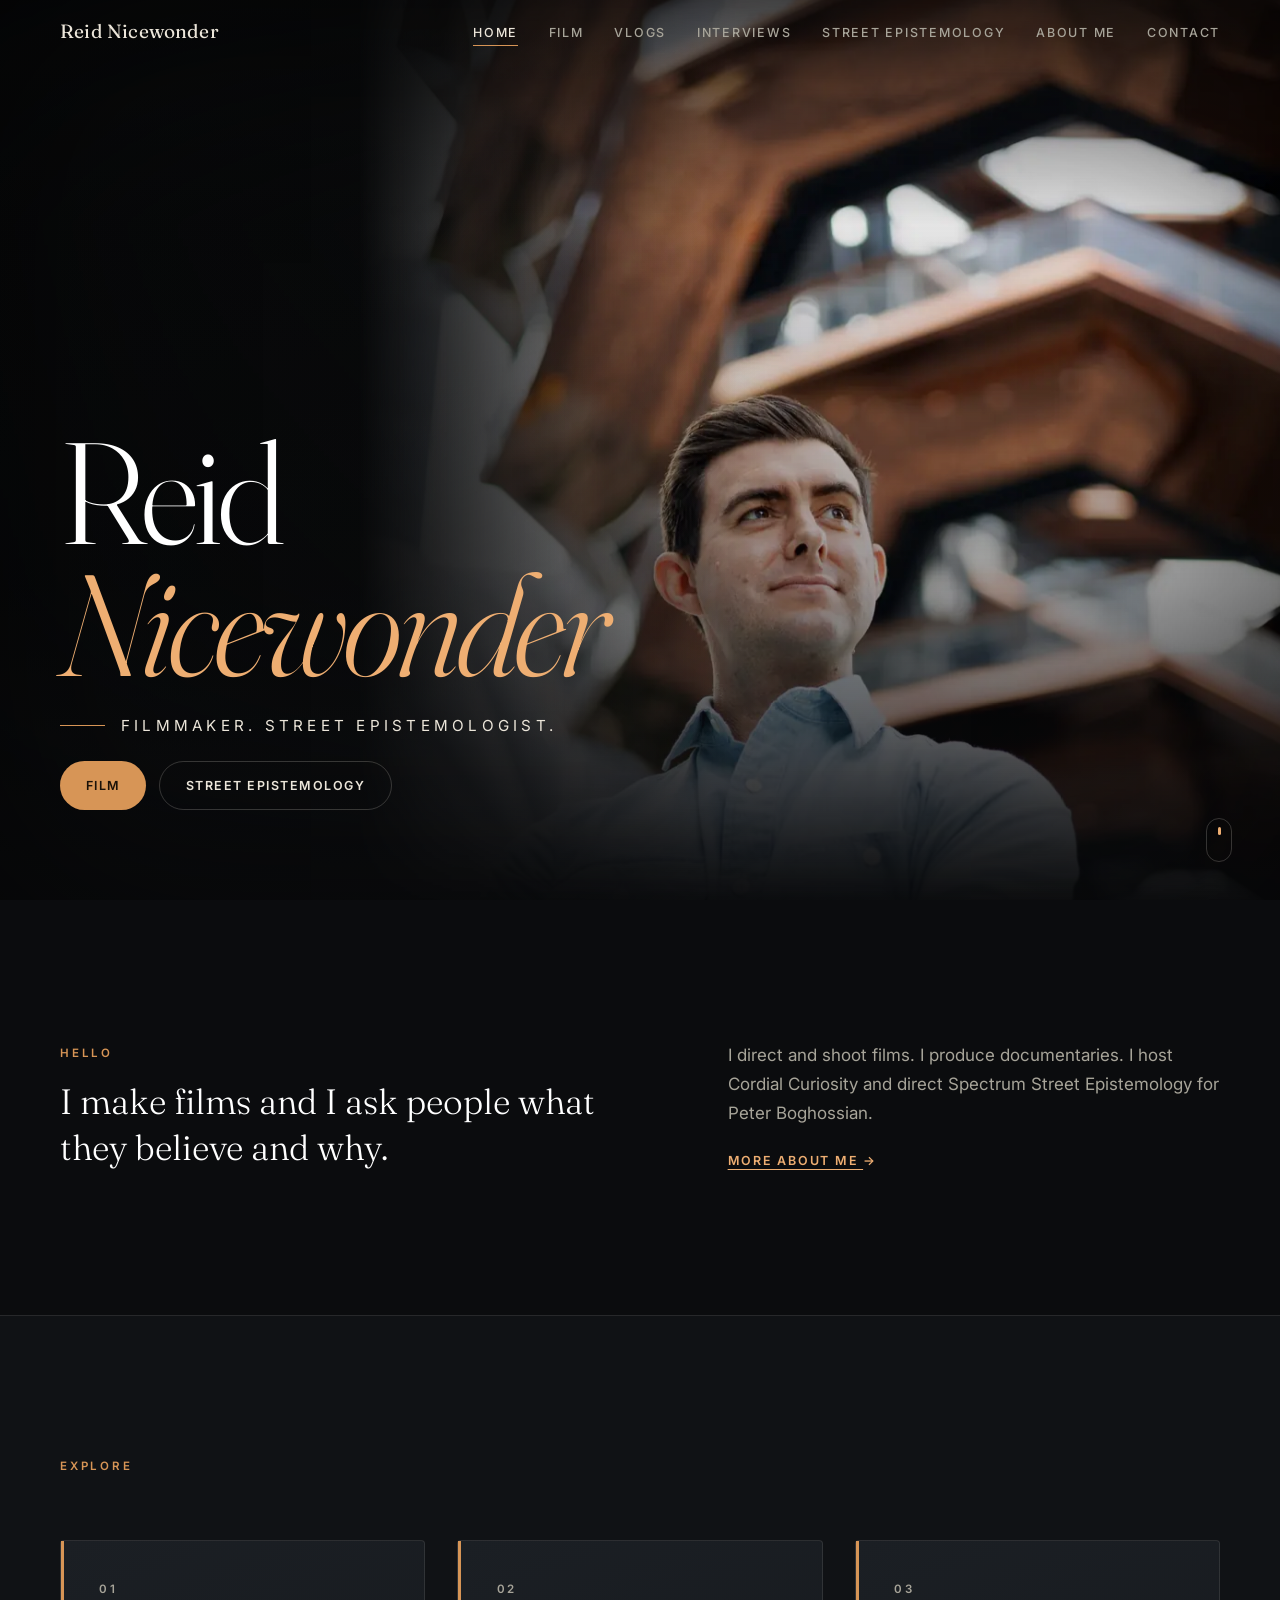
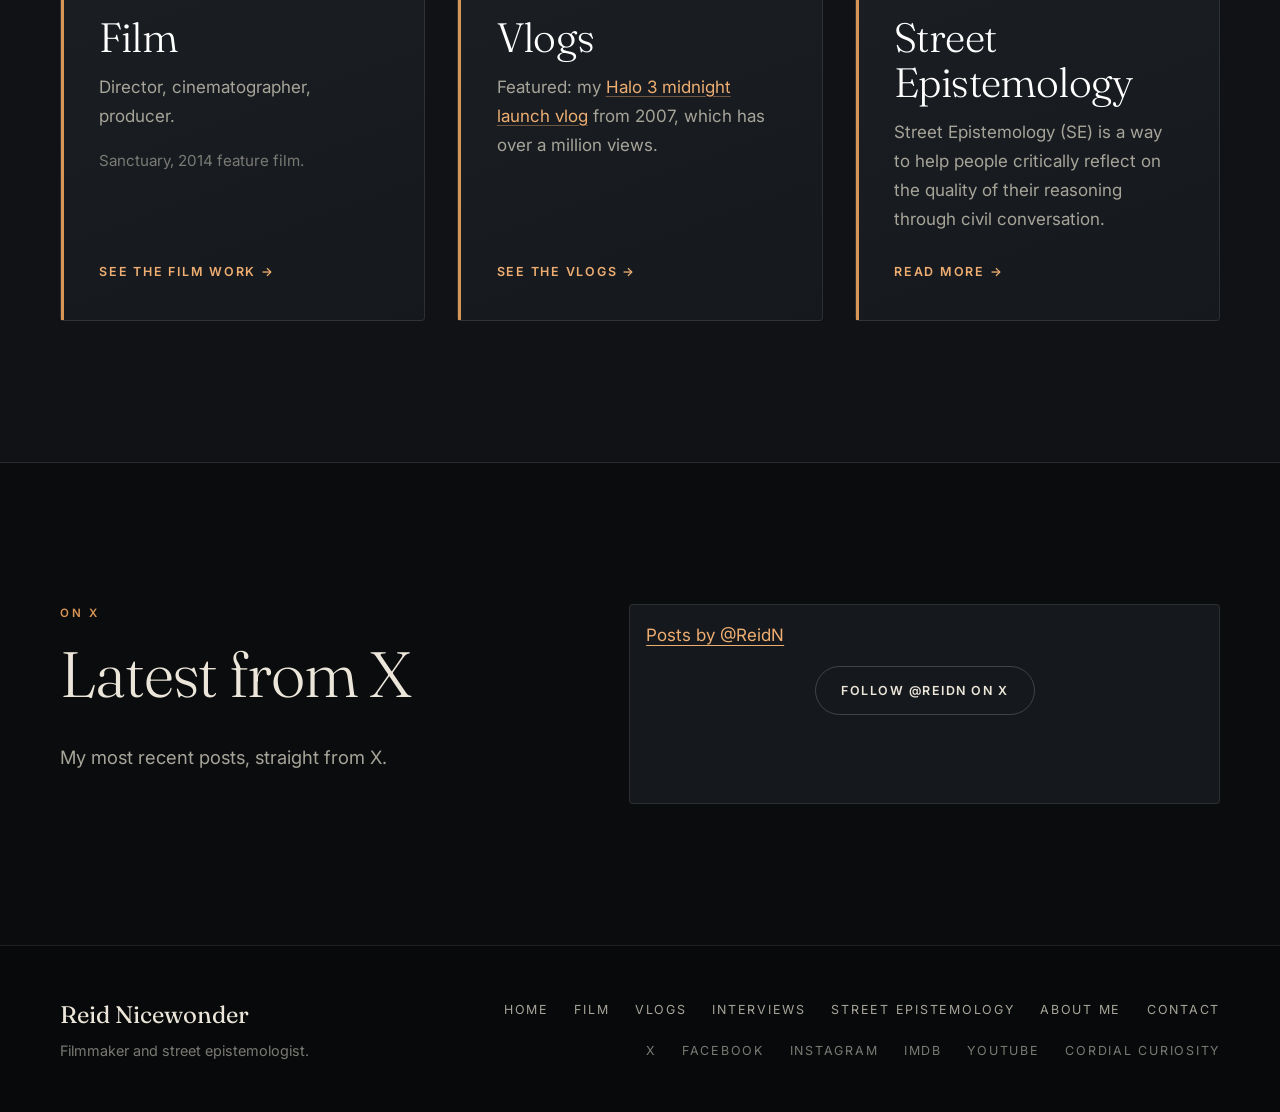
==== commit 39e362ff: "Home: Film button" ====
--- a/index.html
+++ b/index.html
@@ -91,7 +91,7 @@
         <h1 class="hero-title"><span>Reid</span> <span>Nicewonder</span></h1>
         <p class="hero-tagline">Filmmaker. Street Epistemologist.</p>
         <div class="hero-actions">
-          <a class="btn btn-primary" href="film.html">See the film work</a>
+          <a class="btn btn-primary" href="film.html">Film</a>
           <a class="btn btn-ghost" href="street-epistemology.html">Street Epistemology</a>
         </div>
       </div>
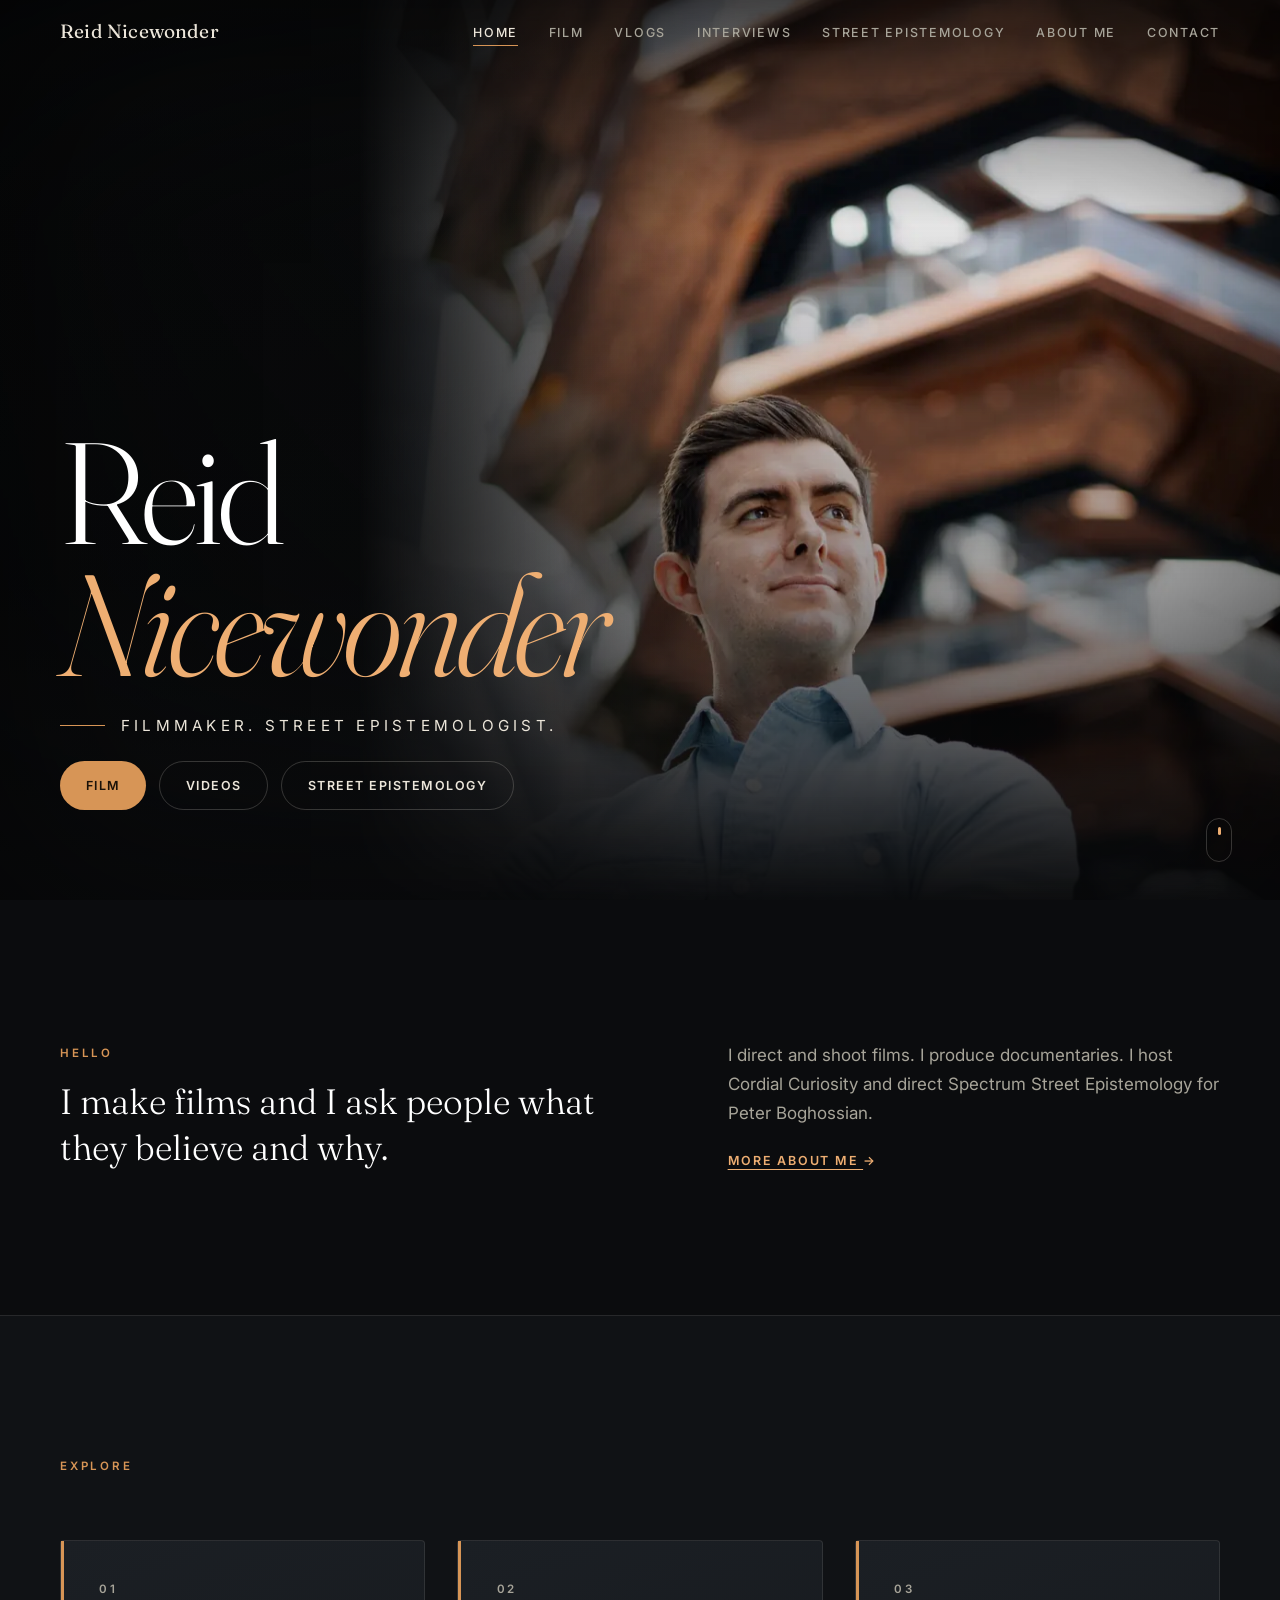
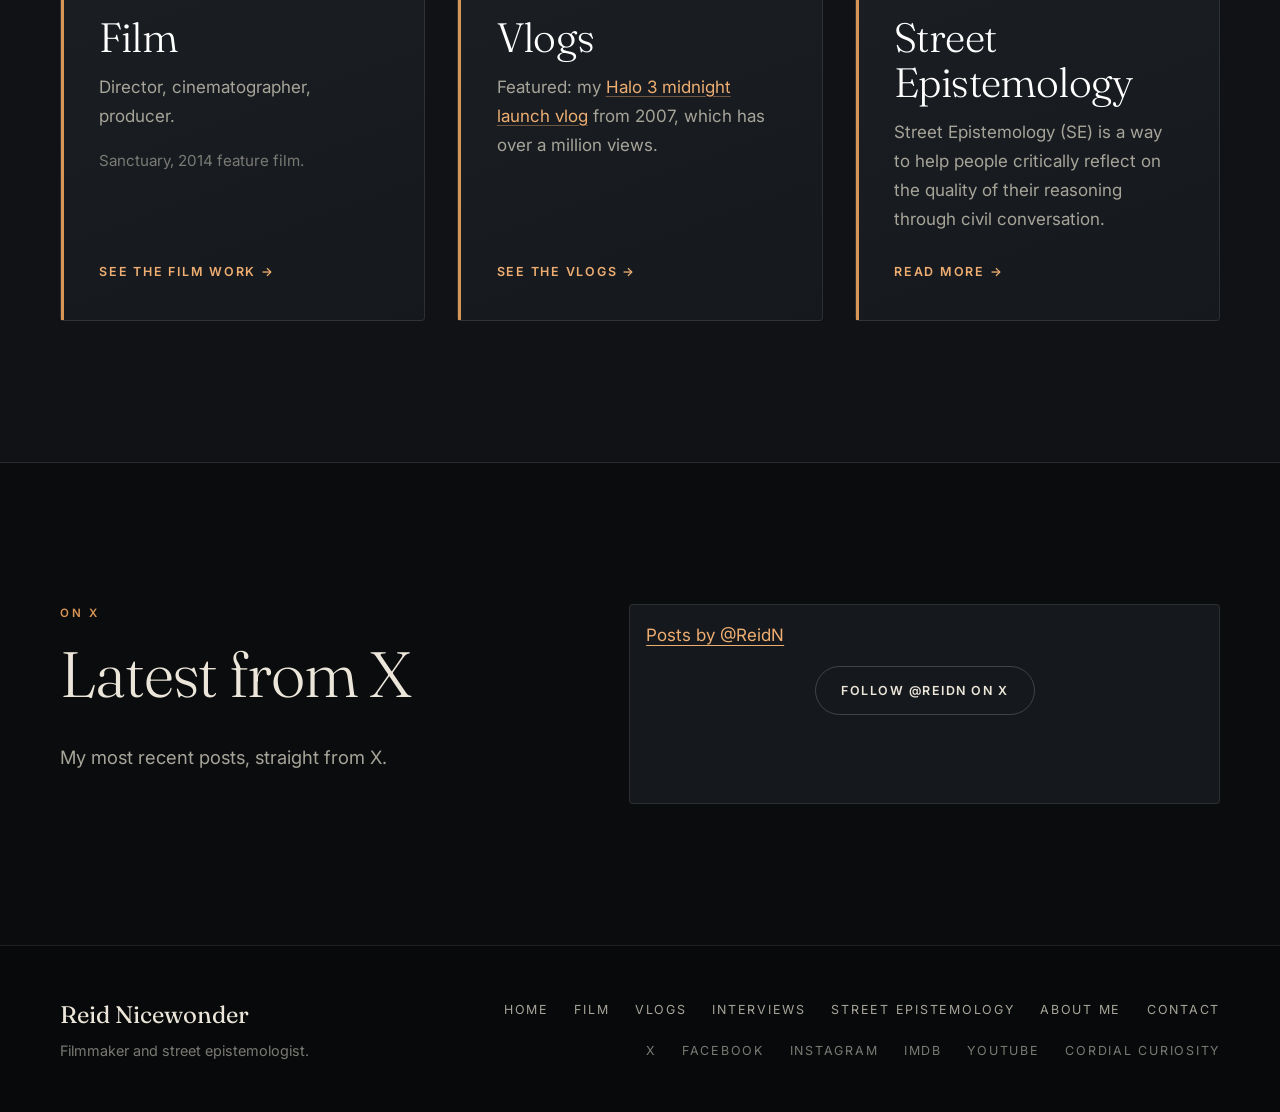
==== commit 85aaa40b: "Home: Videos button" ====
--- a/index.html
+++ b/index.html
@@ -92,6 +92,7 @@
         <p class="hero-tagline">Filmmaker. Street Epistemologist.</p>
         <div class="hero-actions">
           <a class="btn btn-primary" href="film.html">Film</a>
+          <a class="btn btn-ghost" href="vlogs.html">Videos</a>
           <a class="btn btn-ghost" href="street-epistemology.html">Street Epistemology</a>
         </div>
       </div>
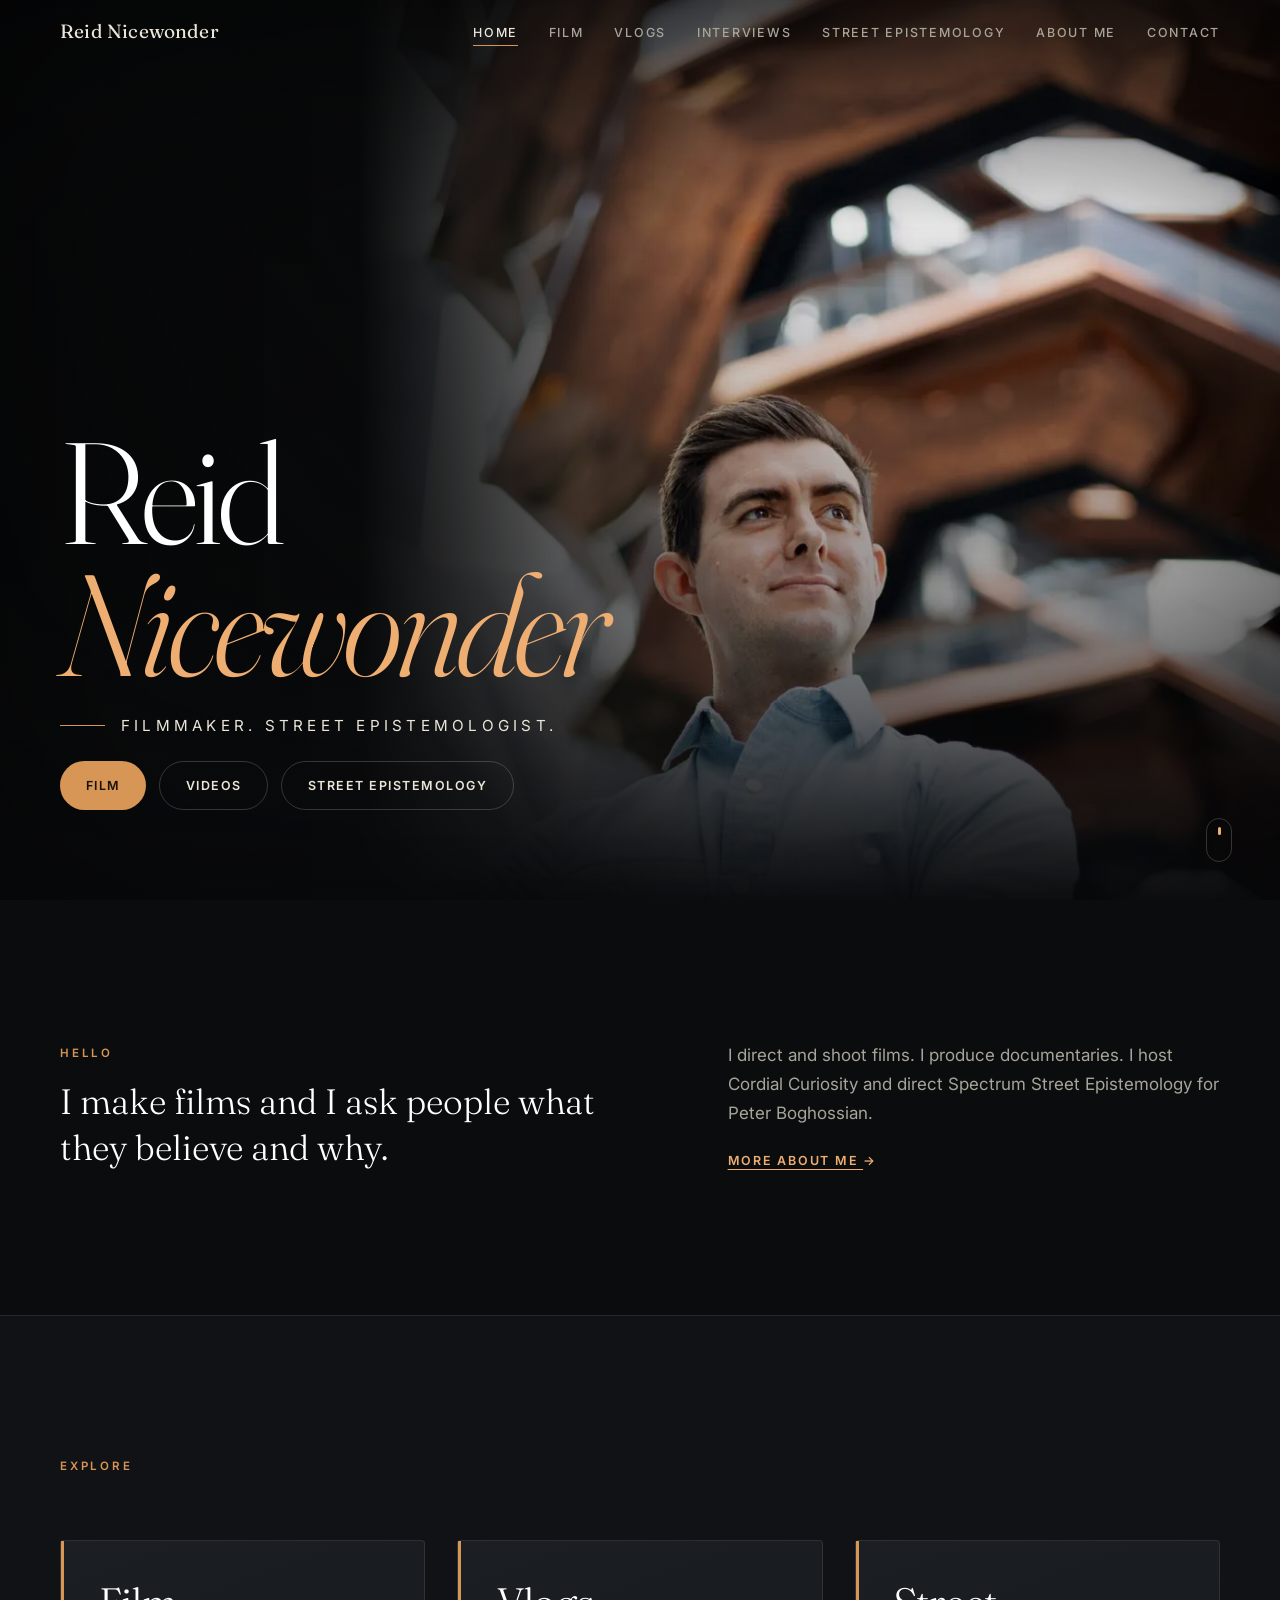
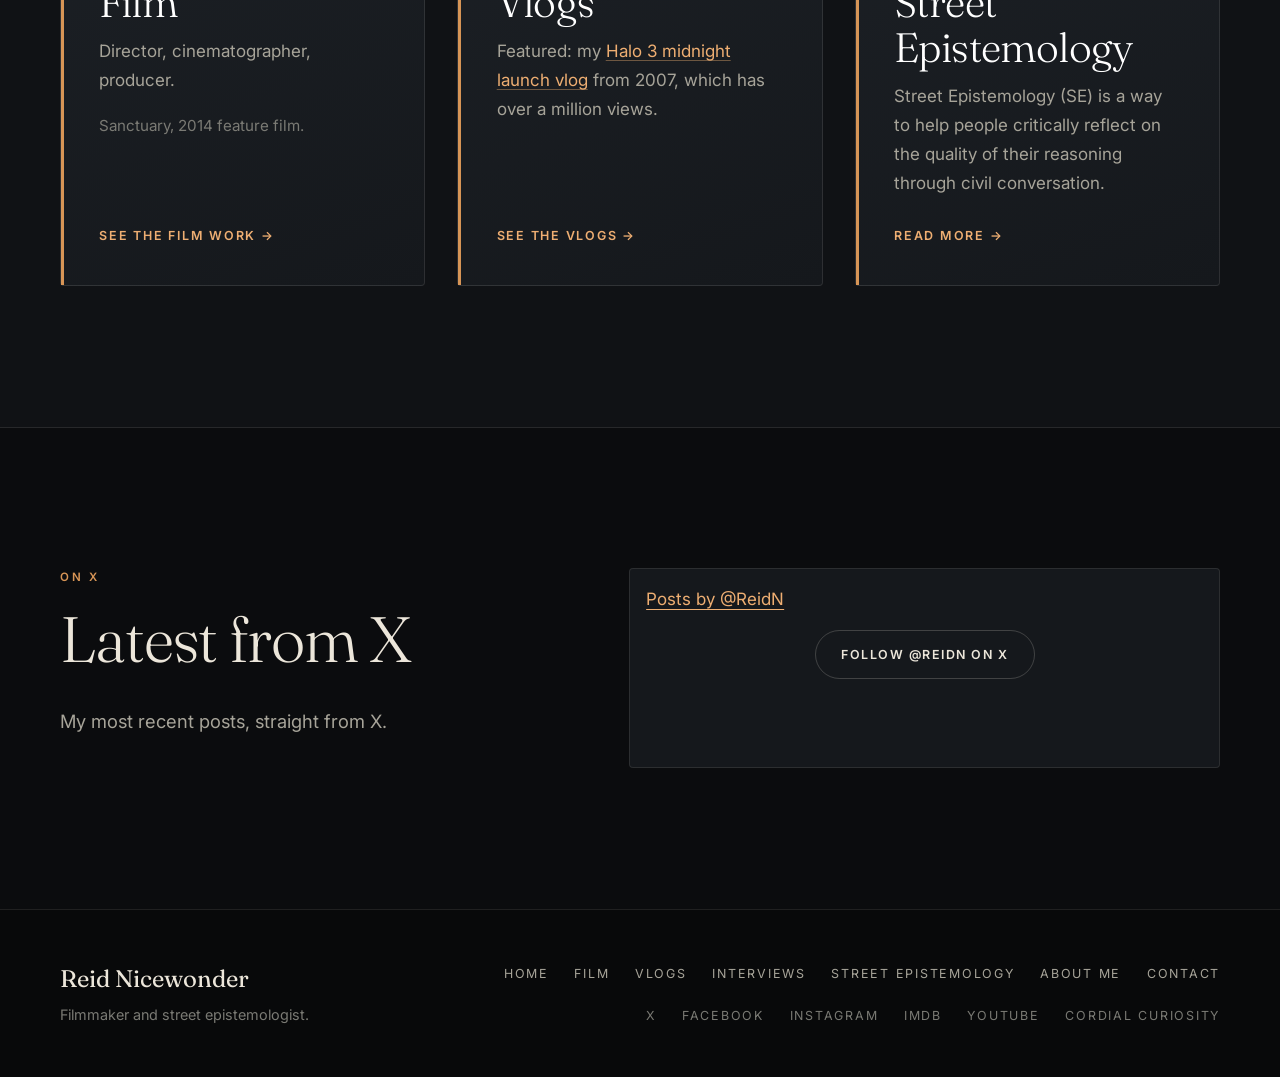
==== commit fd102a85: "Film: Sanctuary carousel, Letterboxd/Prime buttons, IMDb logo button, bigger poster; remove section " ====
--- a/index.html
+++ b/index.html
@@ -123,20 +123,17 @@
       </header>
       <div class="teaser-grid">
         <article class="teaser reveal">
-          <p class="eyebrow">01</p>
           <h3><a class="stretched" href="film.html">Film</a></h3>
           <p>Director, cinematographer, producer.</p>
           <p class="teaser-sub">Sanctuary, 2014 feature film.</p>
           <span class="card-link" aria-hidden="true">See the film work <i>→</i></span>
         </article>
         <article class="teaser reveal">
-          <p class="eyebrow">02</p>
           <h3><a class="stretched" href="vlogs.html">Vlogs</a></h3>
           <p>Featured: my <a class="inline-link" href="halo3.html">Halo 3 midnight launch vlog</a> from 2007, which has over a million views.</p>
           <span class="card-link" aria-hidden="true">See the vlogs <i>→</i></span>
         </article>
         <article class="teaser reveal">
-          <p class="eyebrow">03</p>
           <h3><a class="stretched" href="street-epistemology.html">Street Epistemology</a></h3>
           <p>Street Epistemology (SE) is a way to help people critically reflect on the quality of their reasoning through civil conversation.</p>
           <span class="card-link" aria-hidden="true">Read more <i>→</i></span>
--- a/css/styles.css
+++ b/css/styles.css
@@ -398,8 +398,8 @@
 @media (max-width: 480px) { .pm-list { grid-template-columns: 1fr; } }
 
 /* Film: Sanctuary poster + where to watch */
-.film-lead { grid-template-columns: 1.3fr 1fr; }
-.lead-credit { display: grid; grid-template-columns: minmax(150px, 200px) 1fr; gap: clamp(1.4rem, 3vw, 2.4rem); align-items: start; }
+.film-lead { grid-template-columns: 1.6fr 1fr; }
+.lead-credit { display: grid; grid-template-columns: minmax(180px, 300px) 1fr; gap: clamp(1.4rem, 3vw, 2.4rem); align-items: start; }
 .lead-poster { margin: 0; position: relative; }
 .lead-poster::after { content: ""; position: absolute; inset: 0; border: 1px solid var(--line-strong); pointer-events: none; }
 .lead-poster img { display: block; width: 100%; height: auto; aspect-ratio: 922 / 1400; object-fit: cover; box-shadow: 0 18px 40px rgba(0,0,0,.45); }
@@ -548,3 +548,12 @@
 .bts h2 { margin-bottom: 1.5rem; }
 .bts-video { width: 100%; max-width: 960px; aspect-ratio: 16 / 9; background: #000; border: 1px solid var(--line); display: block; }
 .bts-link { margin-top: .75rem; font-size: .9rem; }
+
+.car-wrap { position: relative; }
+.car-track { display: flex; gap: 1rem; overflow-x: auto; scroll-snap-type: x mandatory; scrollbar-width: thin; padding-bottom: .5rem; outline-offset: 4px; }
+.car-slide { flex: 0 0 auto; margin: 0; scroll-snap-align: center; height: clamp(260px, 42vw, 480px); position: relative; }
+.car-slide img { height: 100%; width: auto; max-width: 88vw; object-fit: cover; border: 1px solid var(--line); display: block; }
+.car-slide figcaption { position: absolute; left: 0; right: 0; bottom: 0; padding: .6rem .8rem; font-size: .85rem; background: linear-gradient(transparent, rgba(0,0,0,.8)); color: #fff; }
+.car-btn { position: absolute; top: 50%; transform: translateY(-50%); z-index: 2; width: 44px; height: 44px; border-radius: 50%; border: 1px solid var(--line-strong); background: rgba(0,0,0,.65); color: #fff; font-size: 1.6rem; line-height: 1; cursor: pointer; }
+.car-btn:hover, .car-btn:focus-visible { border-color: var(--accent); color: var(--accent-bright); }
+.car-prev { left: .5rem; } .car-next { right: .5rem; }
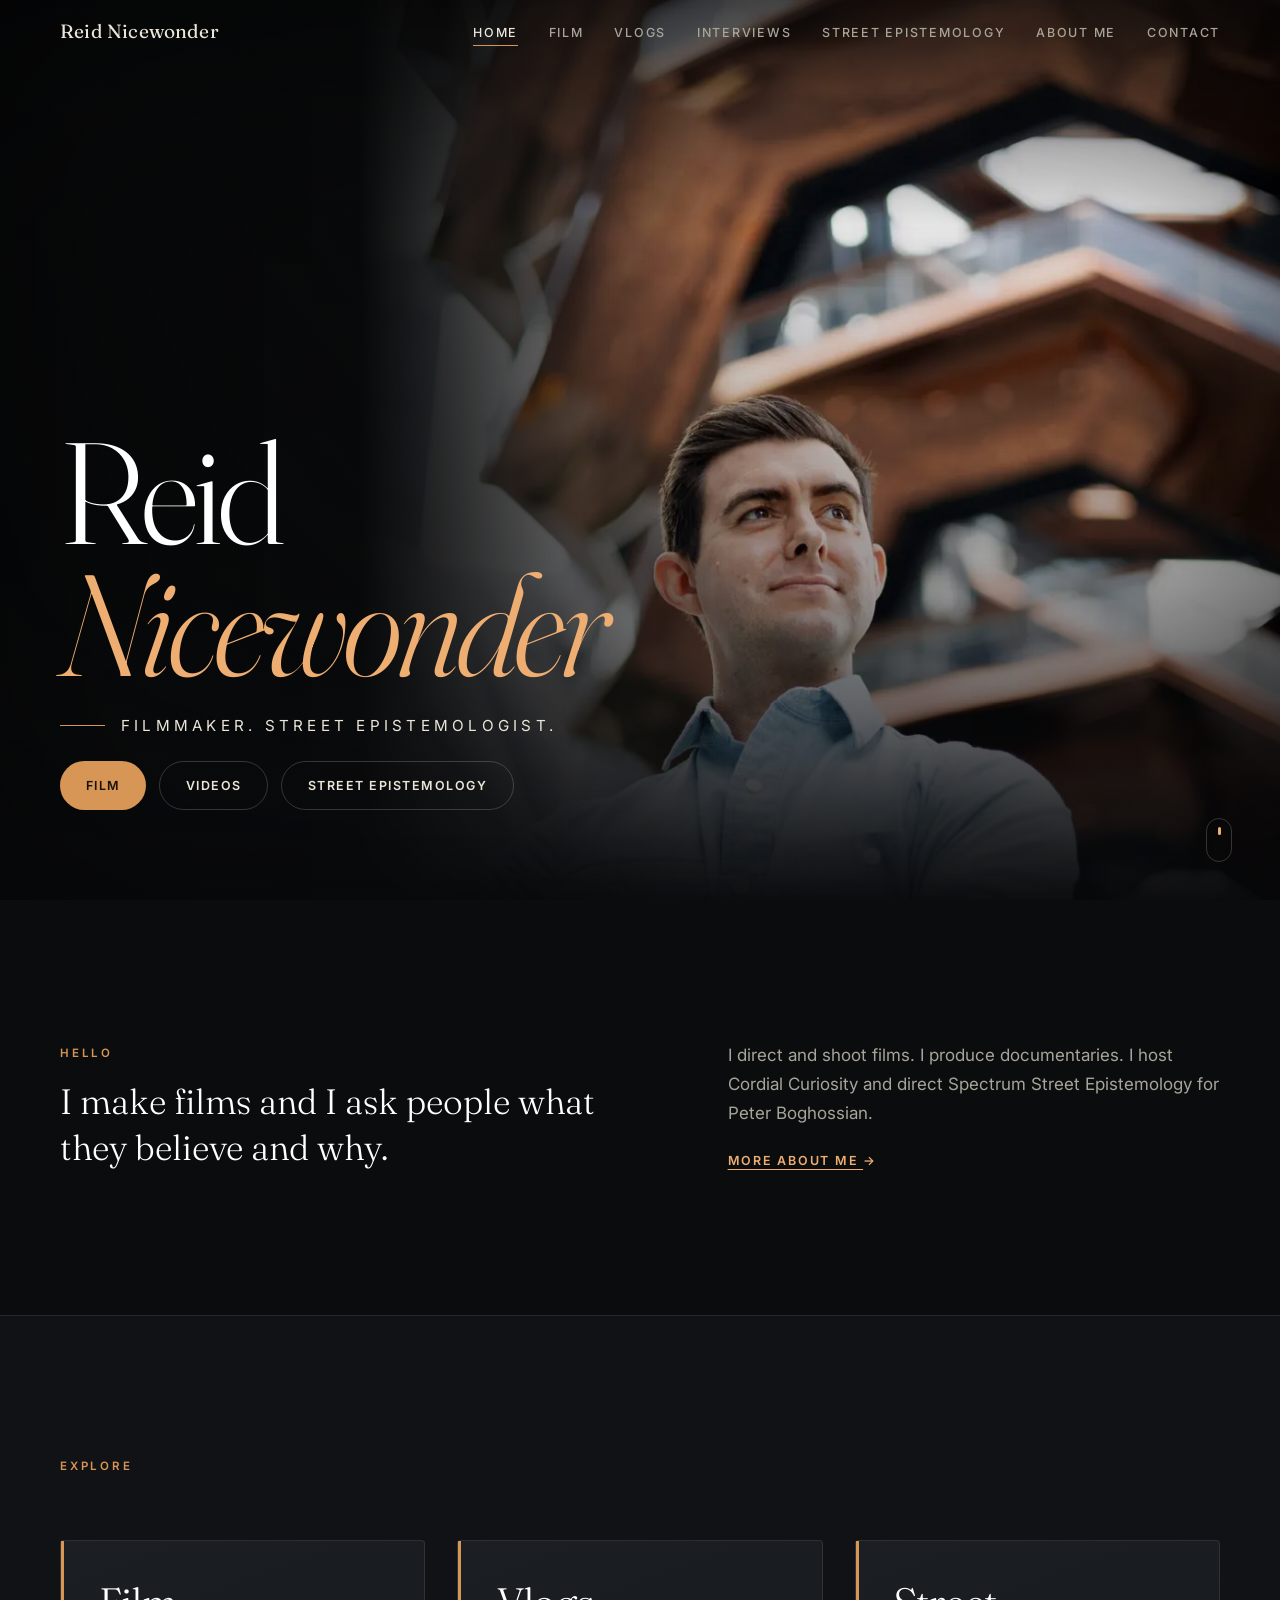
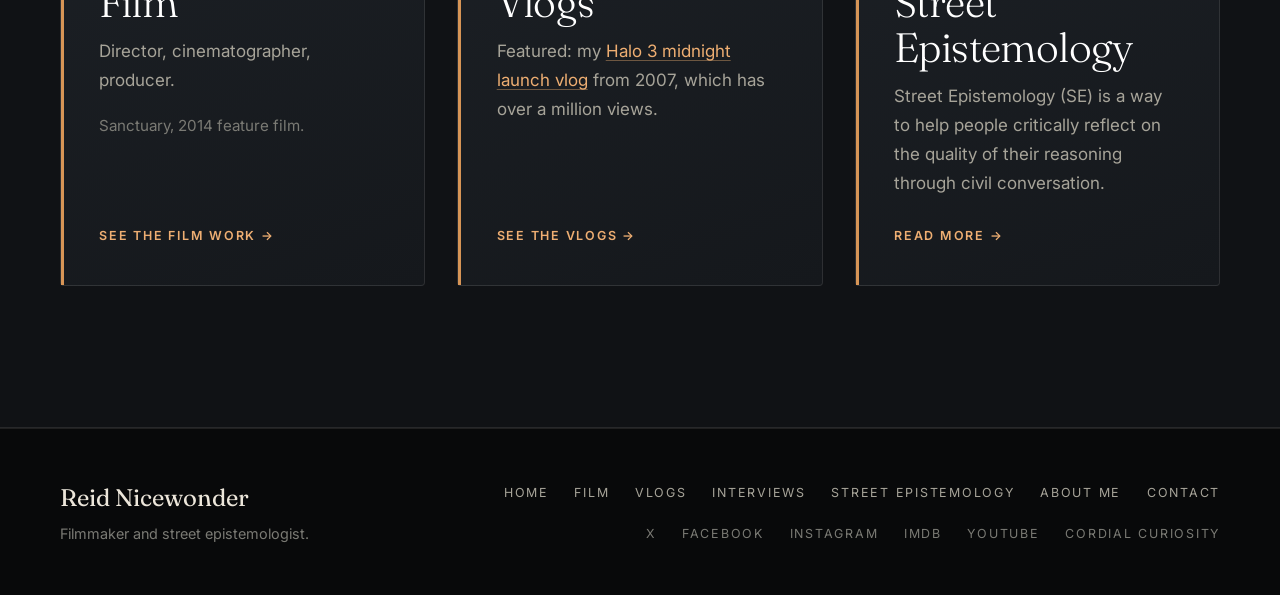
==== commit 5e166ec9: "Remove Latest from X section from homepage" ====
--- a/index.html
+++ b/index.html
@@ -142,20 +142,6 @@
     </div>
   </section>
 
-  <!-- LATEST FROM X -->
-  <section class="section x-section" aria-labelledby="x-title">
-    <div class="container x-grid">
-      <header class="section-head reveal">
-        <p class="eyebrow">On X</p>
-        <h2 id="x-title">Latest from X</h2>
-        <p class="section-kicker">My most recent posts, straight from X.</p>
-      </header>
-      <div class="x-embed reveal">
-        <a class="twitter-timeline" data-height="600" data-theme="dark" data-chrome="noheader nofooter transparent" data-tweet-limit="5" href="https://twitter.com/ReidN">Posts by @ReidN</a>
-        <p class="x-fallback"><a class="btn btn-ghost" href="https://x.com/ReidN" rel="me noopener">Follow @ReidN on X</a></p>
-      </div>
-    </div>
-  </section>
   </main>
 
   <footer class="site-footer">
@@ -186,6 +172,5 @@
     </div>
   </footer>
   <script src="js/main.js" defer></script>
-  <script async src="https://platform.twitter.com/widgets.js" charset="utf-8"></script>
 </body>
 </html>
--- a/css/styles.css
+++ b/css/styles.css
@@ -557,3 +557,9 @@
 .car-btn { position: absolute; top: 50%; transform: translateY(-50%); z-index: 2; width: 44px; height: 44px; border-radius: 50%; border: 1px solid var(--line-strong); background: rgba(0,0,0,.65); color: #fff; font-size: 1.6rem; line-height: 1; cursor: pointer; }
 .car-btn:hover, .car-btn:focus-visible { border-color: var(--accent); color: var(--accent-bright); }
 .car-prev { left: .5rem; } .car-next { right: .5rem; }
+
+.credit-list a.credit-title { color: inherit; text-decoration: none; border-bottom: 1px solid var(--line-strong); }
+.credit-list a.credit-title:hover, .credit-list a.credit-title:focus-visible { color: var(--accent-bright); border-bottom-color: var(--accent); }
+
+.watch-films { margin-top: clamp(3rem, 7vw, 5.5rem); }
+.watch-films h2 { font-size: clamp(1.8rem, 4vw, 2.8rem); font-weight: 400; margin: .3rem 0 1.8rem; }
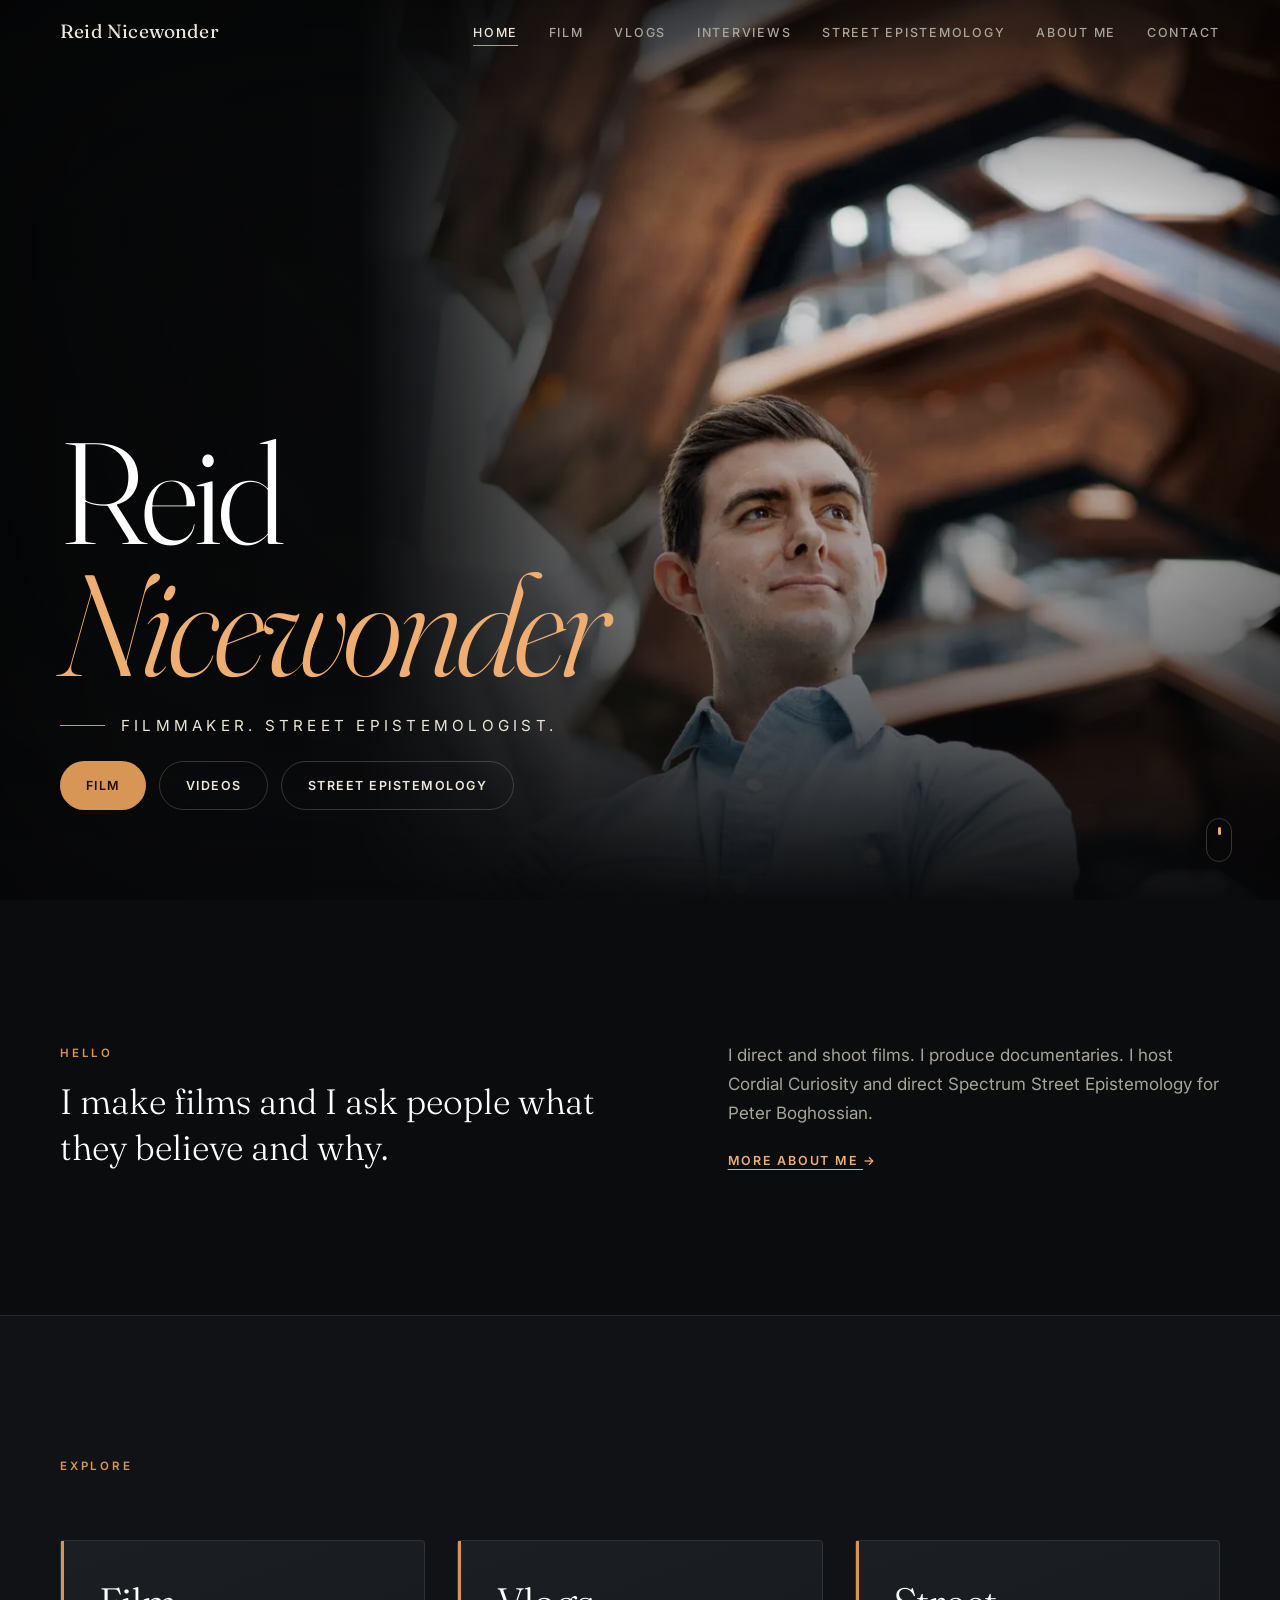
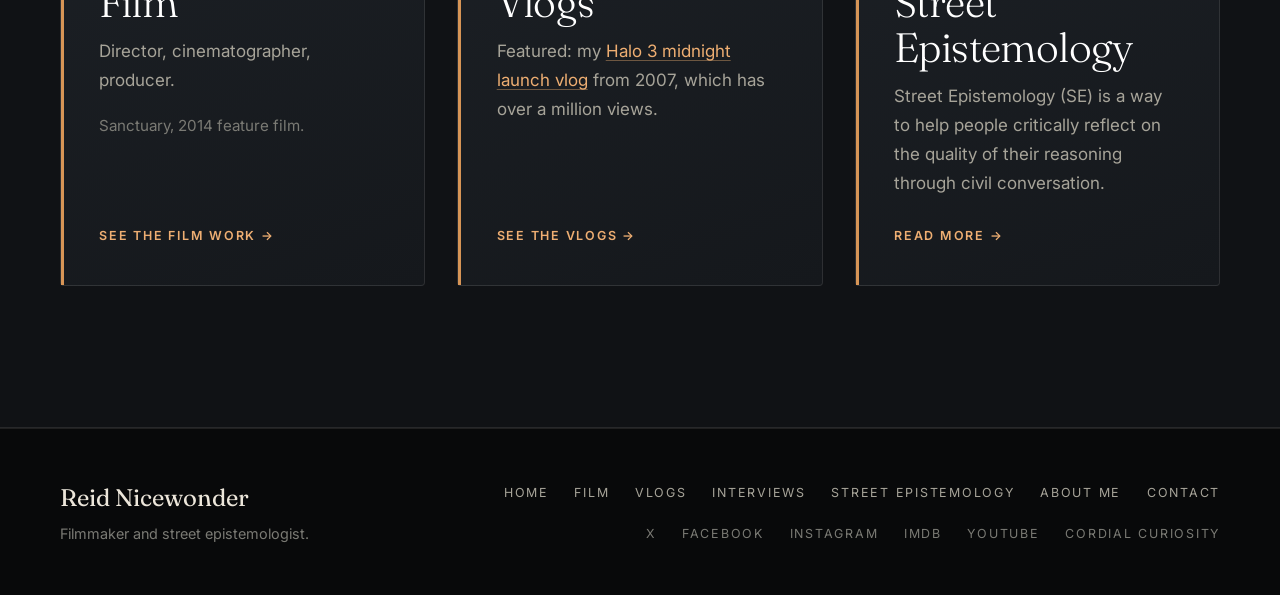
==== commit 4ee7d23c: "Map: make pins reliably open the photo popup (zoom-then-fit, bigger hit area, photo pins on top, key" ====
--- a/index.html
+++ b/index.html
@@ -9,22 +9,21 @@
   <meta name="theme-color" content="#0b0c0e">
   <meta name="color-scheme" content="dark">
 
-  <!-- Canonical placeholder: no site URL is set yet. Uncomment and fill in once the final domain is known. -->
-  <!-- <link rel="canonical" href="https://YOUR-DOMAIN/index.html"> -->
+  <link rel="canonical" href="https://reidnicewonder.com/">
 
-  <!-- Open Graph / Twitter. Add og:url and make og:image absolute once the final domain is known. -->
+  <!-- Open Graph / Twitter -->
   <meta property="og:type" content="website">
   <meta property="og:title" content="Reid Nicewonder | Filmmaker and Street Epistemologist">
   <meta property="og:description" content="Director of Sanctuary, producer of award-winning documentaries, host of Cordial Curiosity, and Spectrum Street Epistemology director for Peter Boghossian.">
-  <!-- <meta property="og:url" content="https://YOUR-DOMAIN/index.html"> -->
-  <meta property="og:image" content="images/og-image.jpg">
+  <meta property="og:url" content="https://reidnicewonder.com/">
+  <meta property="og:image" content="https://reidnicewonder.com/images/og-image.jpg">
   <meta property="og:image:width" content="1200">
   <meta property="og:image:height" content="630">
   <meta property="og:image:alt" content="Reid Nicewonder in a blue chambray shirt, arms crossed, in front of The Vessel in New York City">
   <meta name="twitter:card" content="summary_large_image">
   <meta name="twitter:title" content="Reid Nicewonder | Filmmaker and Street Epistemologist">
   <meta name="twitter:description" content="Director of Sanctuary, producer of award-winning documentaries, host of Cordial Curiosity.">
-  <meta name="twitter:image" content="images/og-image.jpg">
+  <meta name="twitter:image" content="https://reidnicewonder.com/images/og-image.jpg">
 
   <link rel="icon" href="favicon.svg" type="image/svg+xml">
   <link rel="icon" href="favicon-32.png" sizes="32x32" type="image/png">
@@ -34,7 +33,7 @@
   <link rel="preconnect" href="https://fonts.googleapis.com">
   <link rel="preconnect" href="https://fonts.gstatic.com" crossorigin>
   <link href="https://fonts.googleapis.com/css2?family=Fraunces:ital,opsz,wght@0,9..144,300;0,9..144,400;0,9..144,500;1,9..144,300;1,9..144,400&family=Inter:wght@400;500;600&display=swap" rel="stylesheet">
-  <link rel="stylesheet" href="css/styles.css">
+  <link rel="stylesheet" href="css/styles.css?v=7ae6f627">
   <script>document.documentElement.classList.add("js");</script>
 
   <script type="application/ld+json">
@@ -171,6 +170,6 @@
       </nav>
     </div>
   </footer>
-  <script src="js/main.js" defer></script>
+  <script src="js/main.js?v=07c07661" defer></script>
 </body>
 </html>
--- a/css/styles.css
+++ b/css/styles.css
@@ -174,7 +174,6 @@
 .tag-x { color: var(--text); border-color: var(--line-strong); }
 
 /* ---------- SE ---------- */
-.se-grid { display: grid; grid-template-columns: 1.3fr 1fr; gap: clamp(2rem, 6vw, 6rem); align-items: start; }
 .se-timeline { position: relative; padding-left: 0; }
 .se-timeline::before { content: ""; position: absolute; left: 4.5rem; top: .6rem; bottom: .6rem; width: 1px; background: linear-gradient(var(--accent), rgba(215,149,86,.1)); }
 .se-timeline li { position: relative; display: grid; grid-template-columns: 4.5rem 1fr; gap: 0 2.2rem; padding-bottom: 2.4rem; }
@@ -183,9 +182,6 @@
 .se-timeline .yr { font-family: var(--font-display); font-size: 1.9rem; font-weight: 300; line-height: 1.2; color: var(--accent-bright); }
 .se-timeline .yr-since { font-style: italic; font-size: 1.5rem; padding-top: .25rem; }
 .se-timeline p { margin: 0; padding-top: .35rem; font-size: 1.1rem; color: var(--text); }
-.placeholder-box { border: 1px dashed var(--line-strong); border-radius: 4px; padding: 1.6rem 1.8rem; margin-bottom: 1.5rem; }
-.placeholder-box h3 { font-size: 1.6rem; margin-bottom: .4rem; }
-.placeholder-box p { margin: 0; color: var(--text-dim); }
 .watch { color: var(--text-dim); }
 .pullquote { position: relative; margin: clamp(4rem, 8vw, 6rem) 0 0; padding: clamp(2rem, 5vw, 3.5rem) 0 0; border-top: 1px solid var(--line-strong); max-width: 54rem; }
 .pullquote::before { content: "\201C"; position: absolute; top: .4rem; left: -.05em; font-family: var(--font-display); font-size: 6rem; line-height: 1; color: var(--accent); opacity: .5; }
@@ -242,7 +238,7 @@
 
 /* ---------- Responsive ---------- */
 @media (max-width: 960px) {
-  .film-lead, .se-grid, .viral-grid { grid-template-columns: 1fr; }
+  .film-lead, .viral-grid { grid-template-columns: 1fr; }
   .award { grid-template-columns: 1fr; }
   .award-photo { max-width: 420px; }
   .about-grid { grid-template-columns: 1fr; }
@@ -305,14 +301,6 @@
 .halo-feature .halo-media { height: 100%; }
 .halo-feature .halo-media img { height: 100%; }
 .halo-feature .halo-body { padding: clamp(1.4rem, 3vw, 2.4rem); margin-top: 0; align-self: center; }
-.x-note { max-width: 46rem; padding: 1.2rem 1.4rem; border: 1px solid var(--line); border-left: 2px solid var(--accent); border-radius: 4px; background: var(--surface); }
-.x-note .card-meta { margin-bottom: .5rem; }
-.x-note h2 { font-size: 1.25rem; font-weight: 400; margin-bottom: .5rem; }
-.x-note h2 a { color: #fff; text-decoration: none; }
-.x-note h2 a:hover { color: var(--accent-bright); }
-.x-note p { font-size: .98rem; color: var(--text-dim); margin-bottom: .6rem; }
-.x-note .x-note-stats { font-size: .85rem; color: var(--text-faint); }
-.x-note .reply { font-size: 1.05rem; margin: .9rem 0; }
 .sub-head { font-size: clamp(1.6rem, 3.4vw, 2.4rem); font-weight: 300; margin-bottom: 2rem; }
 .lead-credit .watch-title { font-family: var(--font-body); font-size: .72rem; font-weight: 600; font-style: normal; letter-spacing: .18em; text-transform: uppercase; color: var(--text-dim); margin: 0 0 .9rem; }
 .about-copy .bio { margin-top: 0; }
@@ -336,13 +324,12 @@
 .teaser .teaser-sub { color: var(--text-faint); font-size: .95rem; }
 .teaser .card-link { margin-top: auto; padding-top: .6rem; }
 .teaser:hover .card-link i { transform: translateX(6px); }
-.x-grid { display: grid; grid-template-columns: 1fr 1.2fr; gap: clamp(2rem, 6vw, 6rem); align-items: start; }
-.x-embed { min-width: 0; min-height: 200px; border: 1px solid var(--line); border-radius: 4px; padding: 1rem; background: var(--surface); }
-.x-fallback { margin: 1rem 0 0; text-align: center; }
-.x-section .section-head { margin-bottom: 0; }
 /* Contact */
 .contact-mail { margin: 0 0 3rem; }
 .contact-mail .btn { gap: .7rem; text-transform: none; letter-spacing: .02em; font-size: 1.05rem; padding-inline: 2rem; }
+.contact-mail .btn { max-width: 100%; }
+.contact-mail .btn span, .contact-more a { overflow-wrap: anywhere; }
+@media (max-width: 560px) { .contact-mail .btn { font-size: .92rem; padding-inline: 1.1rem; } .contact-more { font-size: .95rem; } }
 .contact-mail svg { width: 22px; height: 22px; flex: none; }
 .contact h2 { font-size: clamp(1.6rem, 3.4vw, 2.4rem); }
 .contact .page-head { margin-inline: auto; }
@@ -351,8 +338,7 @@
 @media (min-width: 801px) { .footer-nav { justify-items: end; } .footer-links { justify-content: flex-end; } }
 .footer-social a { color: var(--text-faint); }
 @media (max-width: 960px) {
-  .halo-feature, .intro-grid, .x-grid { grid-template-columns: 1fr; }
-  .teaser-grid { grid-template-columns: 1fr; }
+  .halo-feature, .intro-grid,   .teaser-grid { grid-template-columns: 1fr; }
 }
 
 /* ---------- Places map (Leaflet) ---------- */
@@ -366,22 +352,25 @@
 .pm-map:focus-visible { outline: 2px solid var(--accent-bright); outline-offset: 3px; }
 .pm-hint { margin: .6rem 0 0; text-align: right; color: var(--text-faint); font-size: .8rem; }
 .pm-map .leaflet-container, .pm-map.leaflet-container { font-family: var(--font-body); background: #0e0f12; }
-.pm-pin { background: none; border: 0; }
-.pm-pin span { display: block; width: 22px; height: 22px; box-sizing: border-box; border-radius: 50%; background: var(--accent); border: 2px solid var(--accent-bright); box-shadow: 0 0 0 5px rgba(215,149,86,.25), 0 2px 6px rgba(0,0,0,.6); transition: transform .2s var(--ease), box-shadow .2s; }
+.pm-pin { background: none; border: 0; display: flex; align-items: center; justify-content: center; cursor: pointer; }
+.pm-pin span { display: block; flex: none; pointer-events: none; width: 22px; height: 22px; box-sizing: border-box; border-radius: 50%; background: var(--accent); border: 2px solid var(--accent-bright); box-shadow: 0 0 0 5px rgba(215,149,86,.25), 0 2px 6px rgba(0,0,0,.6); transition: transform .2s var(--ease), box-shadow .2s; }
 .pm-pin:hover span, .pm-pin.is-active span { transform: scale(1.25); background: var(--accent-bright); box-shadow: 0 0 0 7px rgba(238,174,114,.3), 0 2px 8px rgba(0,0,0,.6); }
 .pm-pin:focus { outline: none; }
 .pm-pin:focus-visible span { outline: 2px solid #fff; outline-offset: 3px; }
-.leaflet-popup-content-wrapper { background: var(--surface-2); color: var(--text); border: 1px solid var(--line-strong); border-radius: 8px; box-shadow: 0 8px 24px rgba(0,0,0,.5); }
-.leaflet-popup-tip { background: var(--surface-2); }
-.leaflet-container a.leaflet-popup-close-button { color: var(--text-dim); }
-.leaflet-popup-content { margin: .9rem 1.1rem; line-height: 1.4; }
+.pm-map .leaflet-popup-content-wrapper { background: var(--surface-2); color: var(--text); border: 1px solid var(--line-strong); border-radius: 8px; box-shadow: 0 8px 24px rgba(0,0,0,.5); }
+.pm-map .leaflet-popup-tip { background: var(--surface-2); }
+.pm-map.leaflet-container a.leaflet-popup-close-button { color: var(--text-dim); }
+.pm-map .leaflet-popup-content { margin: .9rem 1.1rem; line-height: 1.4; }
 .pm-popup strong { display: block; font-family: var(--font-display); font-weight: 400; font-size: 1.15rem; color: #fff; }
 .pm-popup .pm-sub { display: block; color: var(--text-dim); font-size: .8rem; }
 .pm-popup .pm-years { display: block; margin-top: .3rem; color: var(--accent-bright); font-variant-numeric: lining-nums; font-size: .95rem; }
+.pm-popup .pm-photo { margin: .7rem 0 0; }
+.pm-popup .pm-photo img { display: block; width: 100%; max-width: 100%; height: auto; aspect-ratio: 4 / 3; object-fit: cover; border-radius: 6px; border: 1px solid var(--line-strong); background: var(--surface); }
+.pm-popup .pm-photo figcaption { margin-top: .4rem; color: var(--text-dim); font-size: .8rem; }
 .leaflet-control-attribution { background: rgba(11,12,14,.75) !important; color: var(--text-dim) !important; font-size: .7rem; }
 .leaflet-control-attribution a { color: var(--accent-bright) !important; }
-.leaflet-bar a { background: var(--surface-2); color: var(--text); border-bottom-color: var(--line-strong); }
-.leaflet-bar a:hover, .leaflet-bar a:focus { background: var(--surface); color: var(--accent-bright); }
+.pm-map .leaflet-bar a { background: var(--surface-2); color: var(--text); border-bottom-color: var(--line-strong); }
+.pm-map .leaflet-bar a:hover, .pm-map .leaflet-bar a:focus { background: var(--surface); color: var(--accent-bright); }
 
 .pm-list { list-style: none; margin: 1.4rem 0 0; padding: 0; display: grid; grid-template-columns: repeat(auto-fill, minmax(15rem, 1fr)); gap: .5rem; }
 .pm-list li[hidden] { display: none; }
@@ -393,13 +382,24 @@
 .pm-plain { list-style: none; margin: 0; padding: 0; display: grid; gap: .5rem; max-width: 40rem; margin-inline: auto; }
 .pm-plain li { padding: .6rem 1rem; border: 1px solid var(--line); border-radius: 8px; background: var(--surface); }
 .pm-plain span { color: var(--accent-bright); margin-left: .4rem; }
+.pm-plain .pm-plain-photo { margin: .6rem 0 0; max-width: 16rem; }
+.pm-plain .pm-plain-photo img { display: block; width: 100%; height: auto; border-radius: 6px; border: 1px solid var(--line-strong); }
+.pm-plain .pm-plain-photo figcaption { margin-top: .3rem; color: var(--text-dim); font-size: .8rem; }
 .pm-plain small { color: var(--text-dim); }
 @media (max-width: 800px) { .pm-map { height: 380px; } .pm-hint { text-align: left; } .pm-filter { justify-content: flex-start; } .pm-list { grid-template-columns: 1fr 1fr; } }
 @media (max-width: 480px) { .pm-list { grid-template-columns: 1fr; } }
+@media (max-width: 480px) { .pm-popup .pm-photo img { aspect-ratio: 16 / 10; } .pm-popup .pm-photo { margin-top: .5rem; } }
 
 /* Film: Sanctuary poster + where to watch */
-.film-lead { grid-template-columns: 1.6fr 1fr; }
-.lead-credit { display: grid; grid-template-columns: minmax(180px, 300px) 1fr; gap: clamp(1.4rem, 3vw, 2.4rem); align-items: start; }
+.film-lead { grid-template-columns: minmax(0, 1fr); gap: clamp(2.5rem, 5vw, 4rem); }
+.lead-credit { display: grid; grid-template-columns: minmax(180px, 300px) minmax(0, 1fr); gap: clamp(1.4rem, 3vw, 3rem); align-items: start; min-width: 0; }
+.lead-credit h2 { font-size: clamp(2.2rem, 6.5vw, 4.4rem); line-height: 1.05; overflow-wrap: anywhere; max-width: 100%; margin-top: 0; }
+.lead-copy .watch { margin-top: 1.6rem; }
+.credit-groups { min-width: 0; }
+@media (min-width: 700px) { .credit-groups { grid-template-columns: repeat(2, minmax(0, 1fr)); } }
+@media (min-width: 1040px) { .credit-groups { grid-template-columns: repeat(3, minmax(0, 1fr)); gap: 2rem 2.6rem; } }
+.credit-list li { min-width: 0; }
+.credit-title { overflow-wrap: anywhere; }
 .lead-poster { margin: 0; position: relative; }
 .lead-poster::after { content: ""; position: absolute; inset: 0; border: 1px solid var(--line-strong); pointer-events: none; }
 .lead-poster img { display: block; width: 100%; height: auto; aspect-ratio: 922 / 1400; object-fit: cover; box-shadow: 0 18px 40px rgba(0,0,0,.45); }
@@ -408,14 +408,12 @@
 .watch { margin-top: 2rem; padding-top: 1.4rem; border-top: 1px solid var(--line); width: 100%; }
 .lead-credit .watch-title { font-family: var(--font-body); font-size: .72rem; font-weight: 600; font-style: normal; letter-spacing: .18em; text-transform: uppercase; color: var(--text-dim); margin: 0 0 .9rem; }
 .watch-list { list-style: none; margin: 0; padding: 0; display: flex; flex-wrap: wrap; gap: .6rem; }
+.watch-list li { max-width: 100%; }
 .watch-btn { display: inline-flex; align-items: center; gap: .6rem; min-height: 44px; padding: .55rem 1.15rem; border: 1px solid var(--line-strong); border-radius: 999px; background: var(--surface); color: var(--text); font-size: .85rem; font-weight: 500; text-decoration: none; transition: transform .3s var(--ease), border-color .25s, color .25s, background .25s; }
 .watch-btn img { display: block; height: 20px; width: auto; flex: none; }
 .watch-btn img.logo-wide { height: 18px; }
 .watch-btn:hover, .watch-btn:focus-visible { border-color: var(--accent); background: var(--surface-2); color: var(--accent-bright); transform: translateY(-2px); }
-@media (max-width: 900px) {
-  .film-lead { grid-template-columns: 1fr; }
-}
-@media (max-width: 560px) {
+@media (max-width: 700px) {
   .lead-credit { grid-template-columns: 1fr; }
   .lead-poster { max-width: 240px; }
 }
@@ -563,3 +561,47 @@
 
 .watch-films { margin-top: clamp(3rem, 7vw, 5.5rem); }
 .watch-films h2 { font-size: clamp(1.8rem, 4vw, 2.8rem); font-weight: 400; margin: .3rem 0 1.8rem; }
+
+/* Street Epistemology: story timeline, featured talk, video grid, photos */
+.story-timeline { position: relative; list-style: none; margin: 0 0 clamp(3rem, 6vw, 4.5rem); padding: 0; max-width: 54rem; }
+.story-timeline::before { content: ""; position: absolute; left: 6px; top: .8rem; bottom: .8rem; width: 1px; background: linear-gradient(var(--accent), rgba(215,149,86,.1)); }
+.story-timeline li { position: relative; padding: 0 0 2.4rem 2.6rem; }
+.story-timeline li:last-child { padding-bottom: 0; }
+.story-timeline li::before { content: ""; position: absolute; left: 0; top: .6rem; width: 13px; height: 13px; border-radius: 50%; background: var(--bg); border: 2px solid var(--accent); }
+.story-timeline .yr { display: block; font-family: var(--font-display); font-size: 1.7rem; font-weight: 300; line-height: 1.2; color: var(--accent-bright); margin-bottom: .35rem; }
+.story-timeline .yr-since { font-style: italic; }
+.story-timeline p { margin: 0; font-size: 1.1rem; max-width: 44rem; }
+.story-photo { margin: 1.3rem 0 0; max-width: 26rem; }
+.story-photo img { display: block; width: 100%; height: auto; border: 1px solid var(--line); }
+.story-timeline-wide { max-width: none; }
+.story-photo-feature { max-width: none; margin-top: 1.6rem; }
+.story-pair { display: flex; gap: 1rem; align-items: flex-start; margin-top: 1.3rem; max-width: 46rem; }
+.story-pair .story-photo { margin: 0; max-width: none; min-width: 0; }
+.story-pair .story-photo-land { flex: 1.333 1 0; }
+.story-pair .story-photo-port { flex: .75 1 0; }
+@media (max-width: 640px) { .story-pair { flex-direction: column; gap: 1.2rem; } .story-pair .story-photo { flex: none; width: 100%; } .story-pair .story-photo-port { max-width: 20rem; } }
+.story-photo figcaption, .se-photos figcaption { font-size: .85rem; color: var(--text-dim); }
+.story-photo figcaption { margin-top: .5rem; }
+.story-why { max-width: 46rem; margin: 0 0 clamp(3rem, 6vw, 4.5rem); padding: clamp(1.4rem, 3vw, 2rem) clamp(1.4rem, 3vw, 2.2rem); border: 1px solid var(--line); border-left: 2px solid var(--accent); border-radius: 4px; background: var(--surface); }
+.story-why h3 { font-size: clamp(1.5rem, 3vw, 2rem); font-weight: 300; margin-bottom: 1rem; }
+.story-why p { font-size: 1.1rem; color: var(--text); margin: 0 0 1rem; }
+.story-why p:last-child { margin-bottom: 0; }
+.se-talk { display: grid; grid-template-columns: minmax(0, 1.55fr) minmax(0, 1fr); align-items: center; margin-bottom: clamp(3rem, 6vw, 4.5rem); }
+.se-talk .iv-feature-body { align-self: center; }
+.se-talk .iv-feature-body .eyebrow { margin-bottom: .6rem; }
+.se-talk .iv-feature-body p:not(.eyebrow):not(.iv-show) { color: var(--text); }
+.se-video-grid { display: grid; grid-template-columns: repeat(3, minmax(0, 1fr)); gap: clamp(1.2rem, 2.8vw, 2.2rem); }
+.se-video .iv-feature-body h3 { font-size: 1.15rem; line-height: 1.3; }
+.se-photos { margin-bottom: clamp(3rem, 6vw, 4.5rem); }
+.se-press { margin-top: clamp(1.2rem, 2.8vw, 2.2rem); }
+.se-all-iv { margin: clamp(2rem, 4vw, 3rem) 0 0; }
+@media (max-width: 960px) {
+  .se-talk { grid-template-columns: 1fr; align-items: stretch; }
+  .se-video-grid { grid-template-columns: repeat(2, minmax(0, 1fr)); }
+}
+@media (max-width: 600px) {
+  .se-video-grid { grid-template-columns: 1fr; }
+  .story-timeline li { padding-left: 2.1rem; }
+  .story-timeline .yr { font-size: 1.45rem; }
+  .story-timeline p, .story-why p { font-size: 1.02rem; }
+}
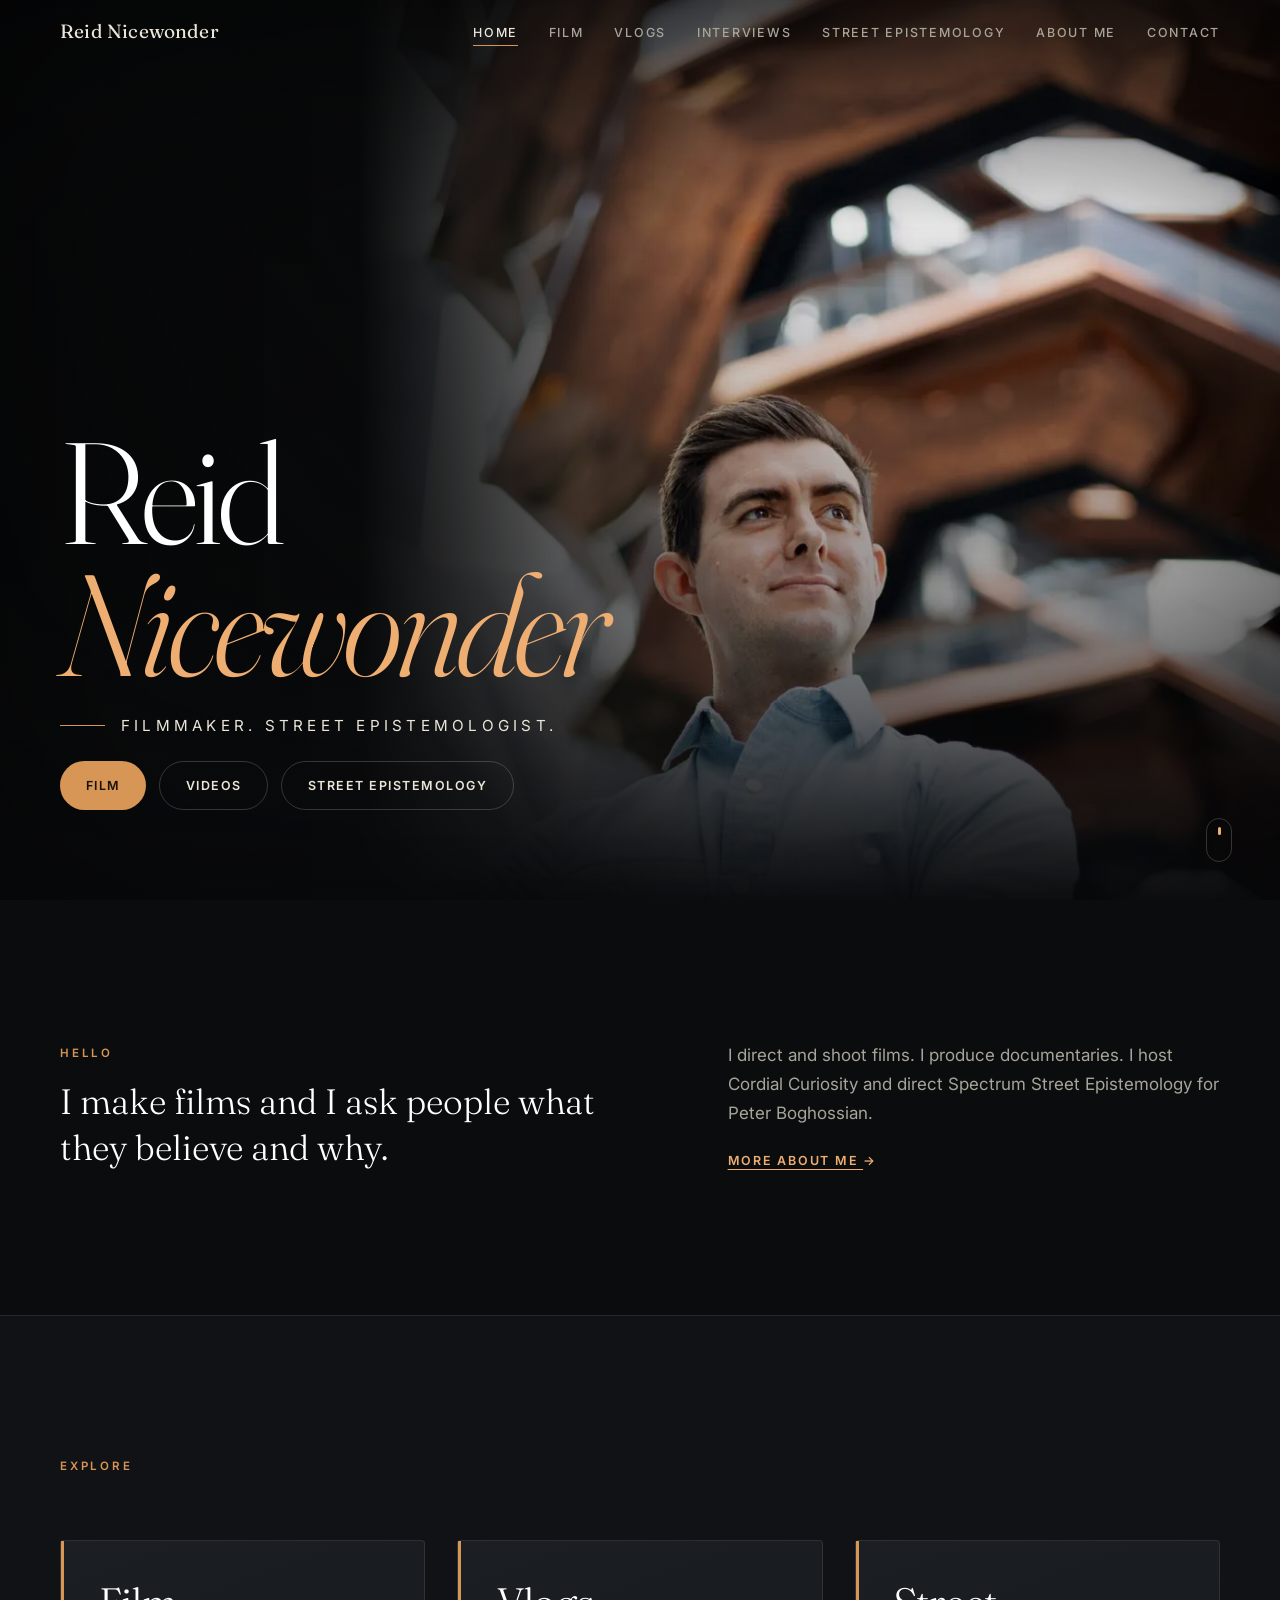
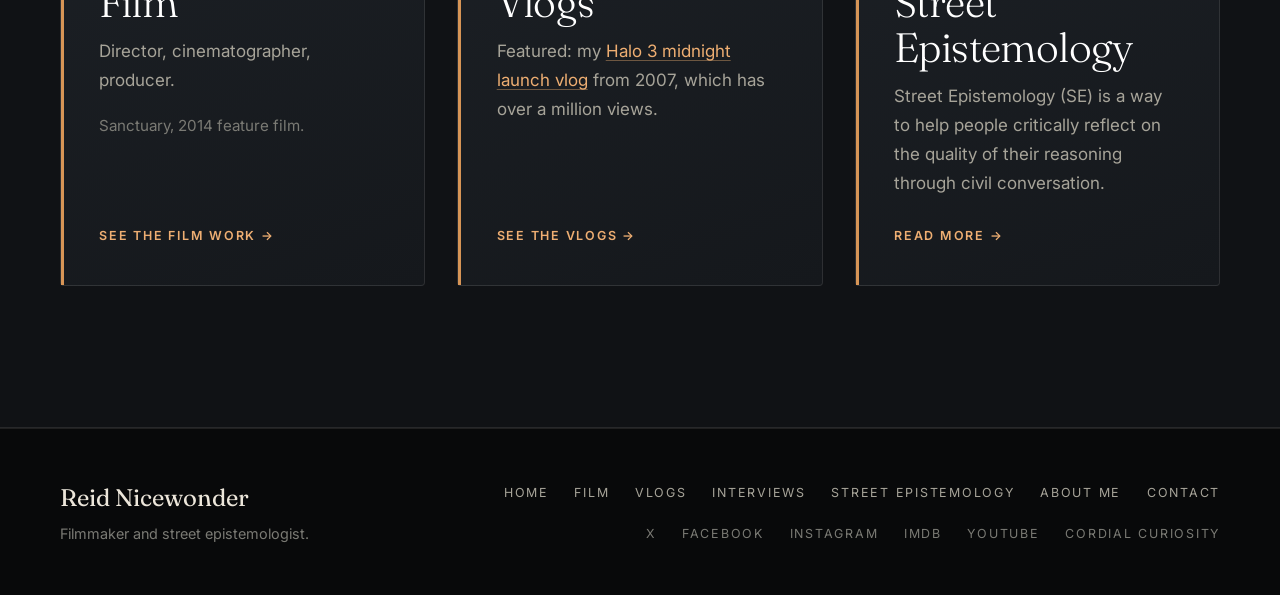
==== commit 05bbc599: "Point SE links, canonical and og:url to cordialcuriosity.com" ====
--- a/index.html
+++ b/index.html
@@ -68,7 +68,7 @@
           <li><a href="film.html">Film</a></li>
           <li><a href="vlogs.html">Vlogs</a></li>
           <li><a href="interviews.html">Interviews</a></li>
-          <li><a href="street-epistemology.html">Street Epistemology</a></li>
+          <li><a href="https://cordialcuriosity.com/">Street Epistemology</a></li>
           <li><a href="about.html">About Me</a></li>
           <li><a href="contact.html">Contact</a></li>
         </ul>
@@ -92,7 +92,7 @@
         <div class="hero-actions">
           <a class="btn btn-primary" href="film.html">Film</a>
           <a class="btn btn-ghost" href="vlogs.html">Videos</a>
-          <a class="btn btn-ghost" href="street-epistemology.html">Street Epistemology</a>
+          <a class="btn btn-ghost" href="https://cordialcuriosity.com/">Street Epistemology</a>
         </div>
       </div>
     </div>
@@ -133,7 +133,7 @@
           <span class="card-link" aria-hidden="true">See the vlogs <i>→</i></span>
         </article>
         <article class="teaser reveal">
-          <h3><a class="stretched" href="street-epistemology.html">Street Epistemology</a></h3>
+          <h3><a class="stretched" href="https://cordialcuriosity.com/">Street Epistemology</a></h3>
           <p>Street Epistemology (SE) is a way to help people critically reflect on the quality of their reasoning through civil conversation.</p>
           <span class="card-link" aria-hidden="true">Read more <i>→</i></span>
         </article>
@@ -155,7 +155,7 @@
           <li><a href="film.html">Film</a></li>
           <li><a href="vlogs.html">Vlogs</a></li>
           <li><a href="interviews.html">Interviews</a></li>
-          <li><a href="street-epistemology.html">Street Epistemology</a></li>
+          <li><a href="https://cordialcuriosity.com/">Street Epistemology</a></li>
           <li><a href="about.html">About Me</a></li>
           <li><a href="contact.html">Contact</a></li>
         </ul>
